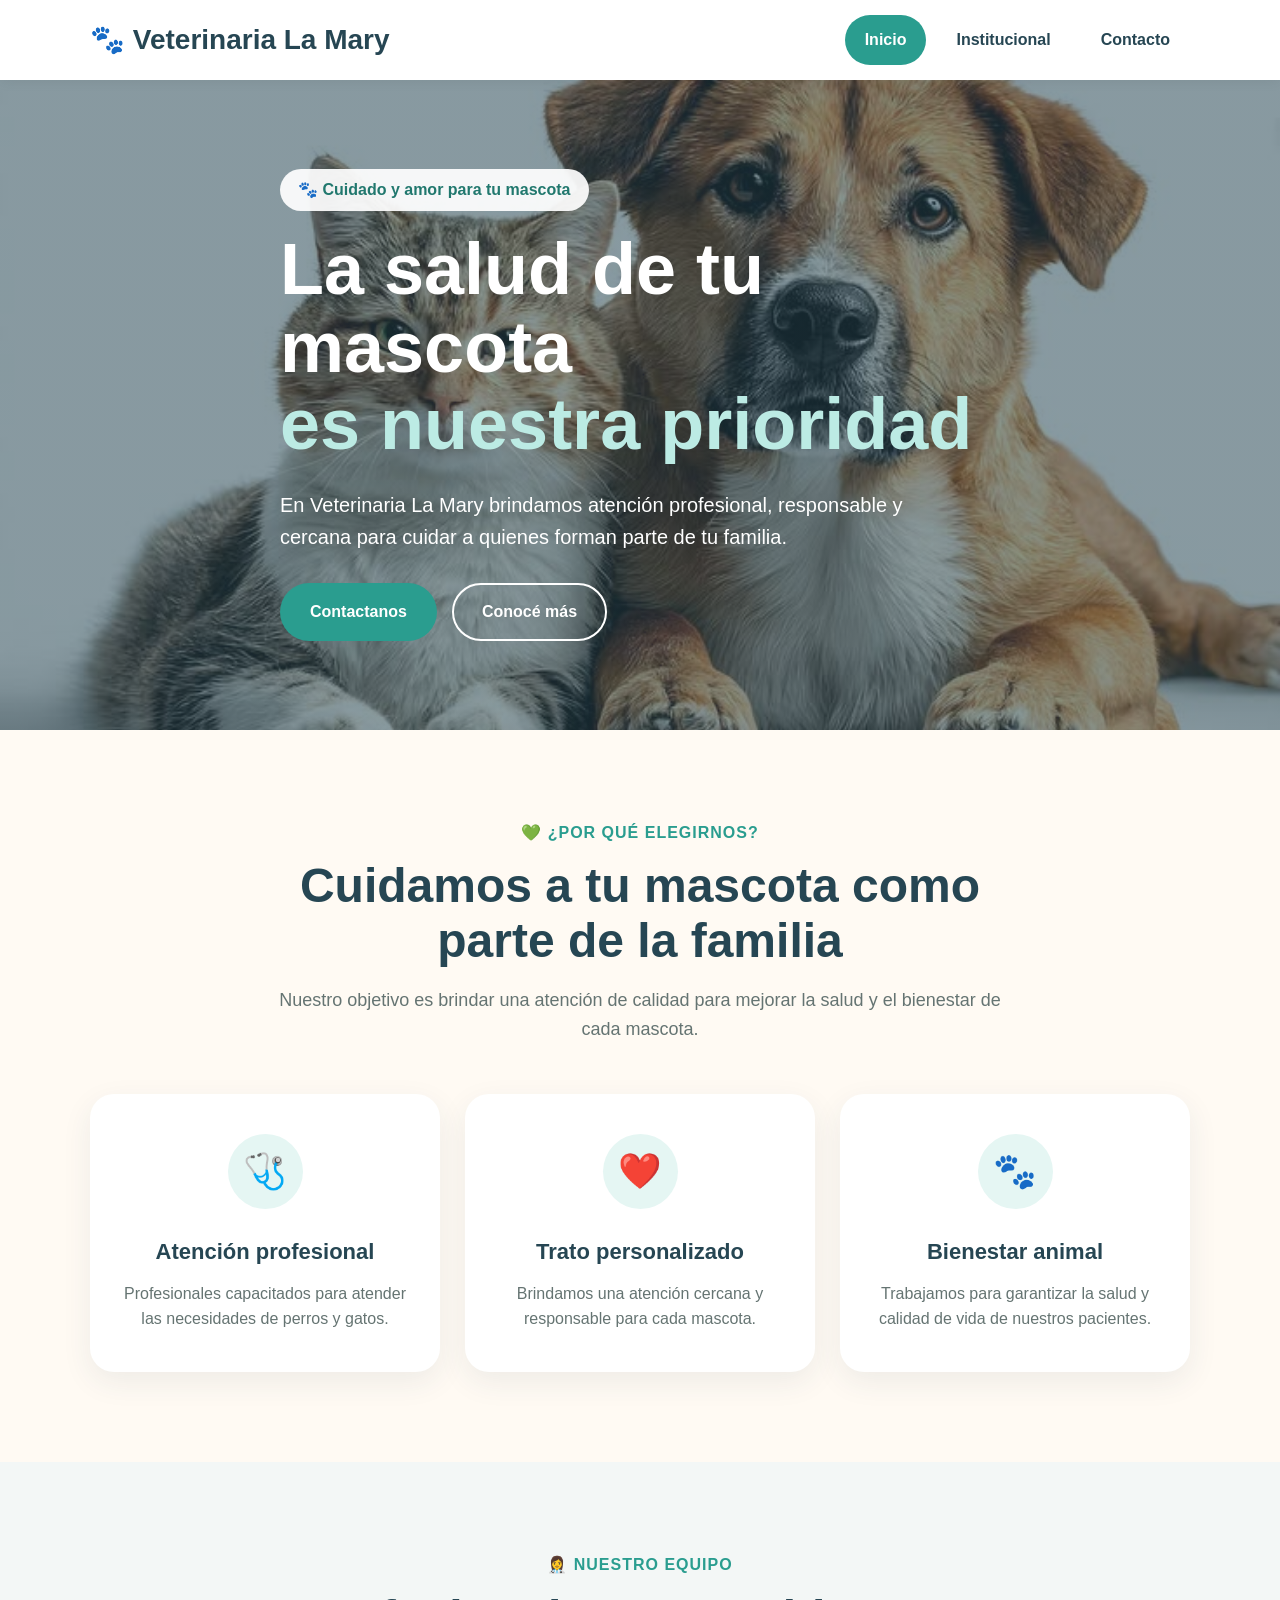
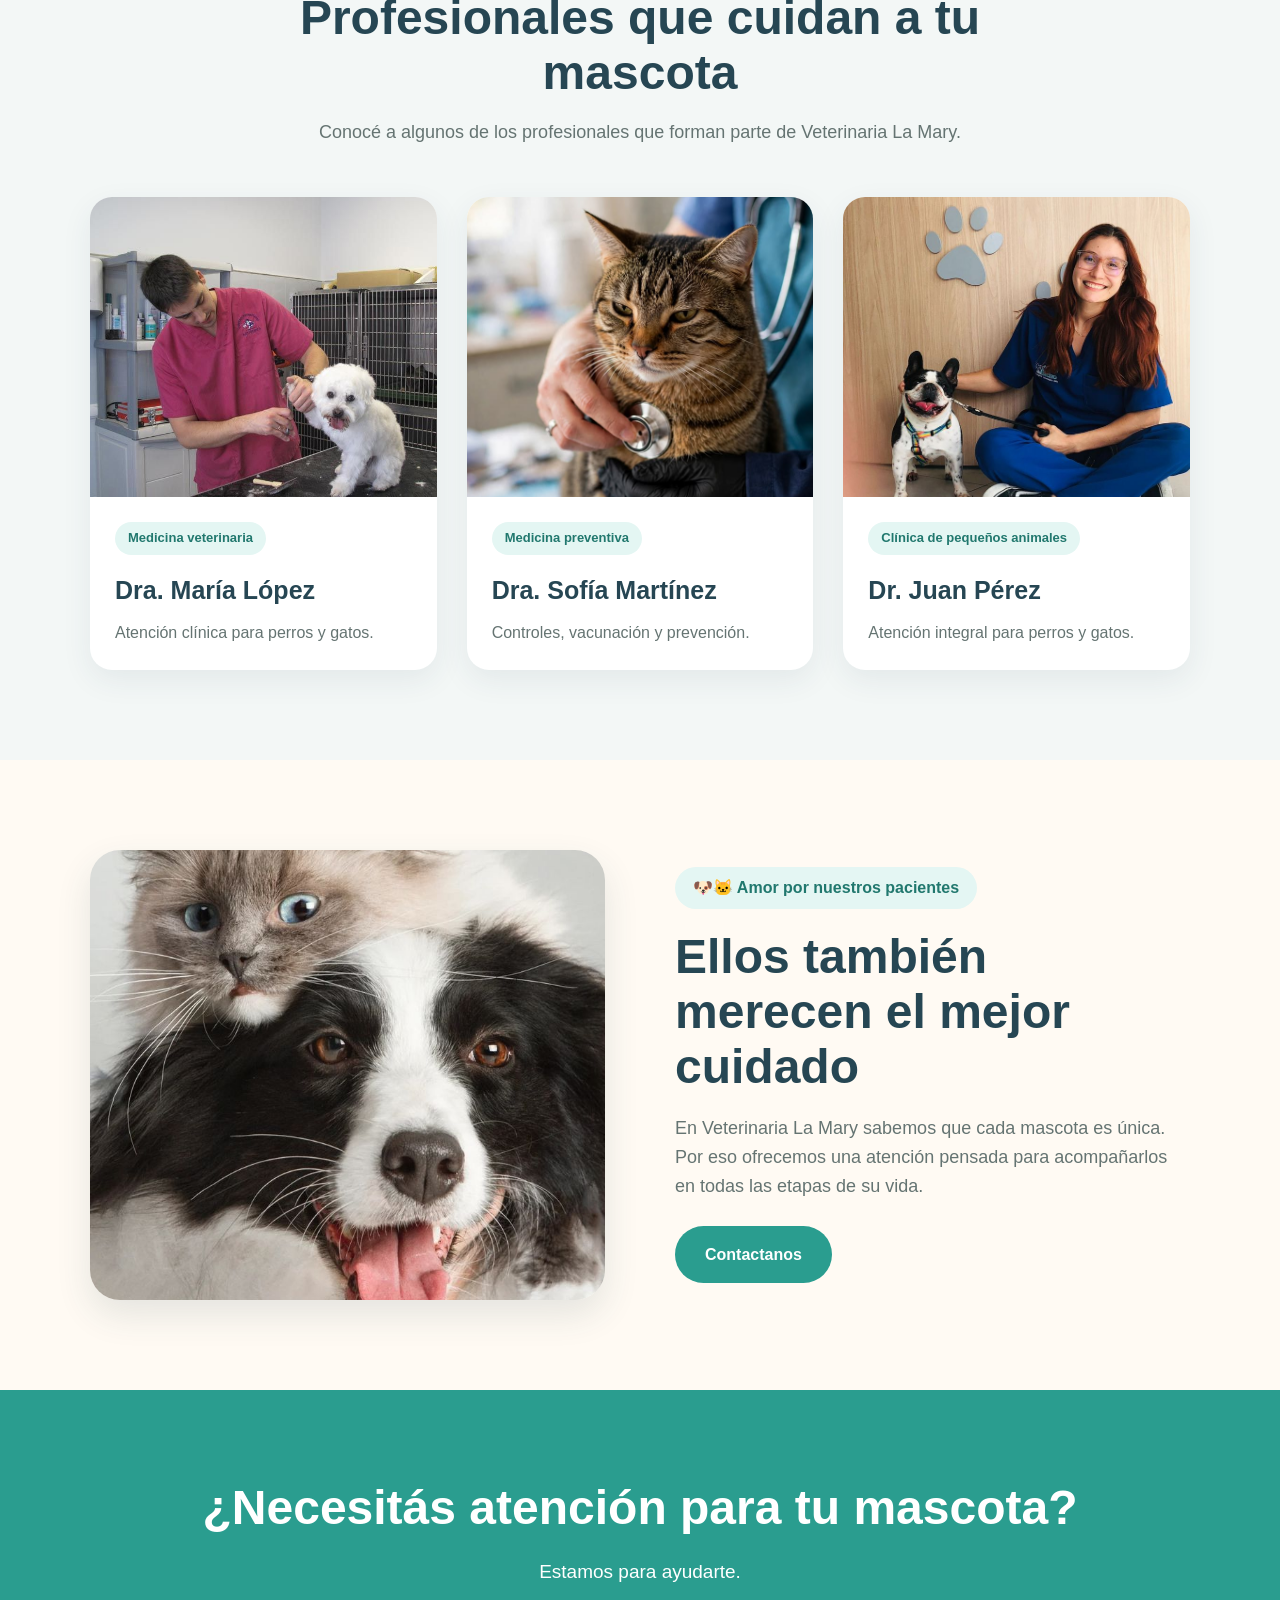
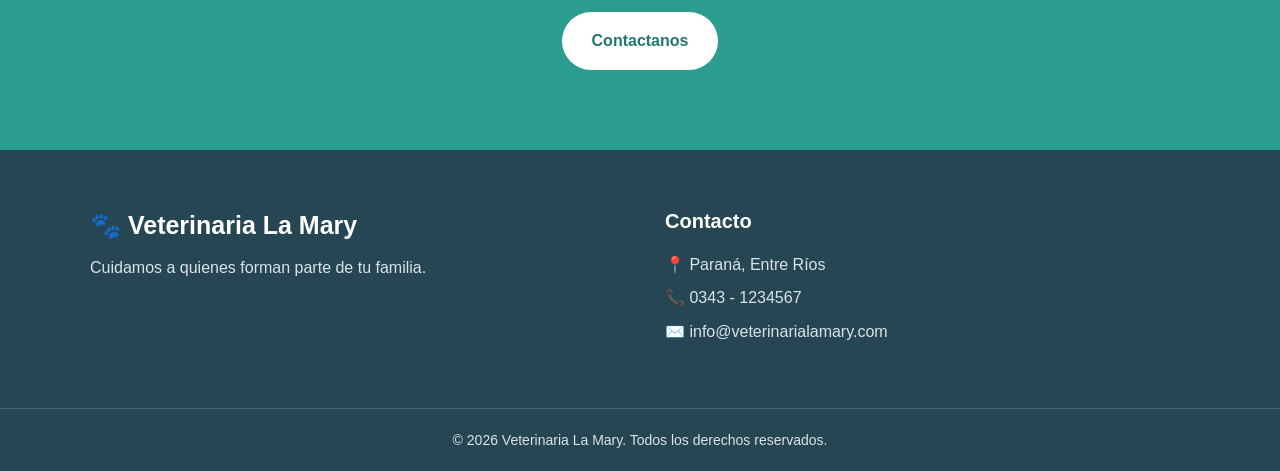
==== index.html @ 4f0c2c49 "Fix formatting in index.html" ====
<!DOCTYPE html>
<html lang="es">
<head>
    <meta charset="UTF-8">
    <meta name="viewport" content="width=device-width, initial-scale=1.0">
    <title>Veterinaria La Mary</title>
     <link rel="stylesheet" href="style.css">
</head>

<body>

    <!-- ENCABEZADO -->
    <header class="header">
        <div class="contenedor nav">

            <a href="index.html" class="logo">
                🐾 Veterinaria La Mary
            </a>

            <nav>
                <a href="index.html" class="activo">Inicio</a>
                <a href="institucional.html">Institucional</a>
                <a href="contacto.html">Contacto</a>
            </nav>

        </div>
    </header>


    <!-- PORTADA -->
    <main>

        <section class="hero">

            <div class="hero-contenido">
                <span class="etiqueta">🐾 Cuidado y amor para tu mascota</span>

                <h1>
                    La salud de tu mascota
                    <span>es nuestra prioridad</span>
                </h1>

                <p>
                    En Veterinaria La Mary brindamos atención profesional,
                    responsable y cercana para cuidar a quienes forman parte
                    de tu familia.
                </p>

                <div class="botones">
                    <a href="contacto.html" class="boton boton-principal">
                        Contactanos
                    </a>

                    <a href="institucional.html" class="boton boton-secundario">
                        Conocé más
                    </a>
                </div>
            </div>

        </section>


        <!-- BENEFICIOS -->
        <section class="seccion beneficios">

            <div class="contenedor">

                <div class="titulo-seccion">
                    <span>💚 ¿Por qué elegirnos?</span>

                    <h2>
                        Cuidamos a tu mascota como parte de la familia
                    </h2>

                    <p>
                        Nuestro objetivo es brindar una atención de calidad
                        para mejorar la salud y el bienestar de cada mascota.
                    </p>
                </div>


                <div class="beneficios-grid">

                    <article class="beneficio">
                        <div class="icono">🩺</div>

                        <h3>
                            Atención profesional
                        </h3>

                        <p>
                            Profesionales capacitados para atender las
                            necesidades de perros y gatos.
                        </p>
                    </article>


                    <article class="beneficio">
                        <div class="icono">❤️</div>

                        <h3>
                            Trato personalizado
                        </h3>

                        <p>
                            Brindamos una atención cercana y responsable
                            para cada mascota.
                        </p>
                    </article>


                    <article class="beneficio">
                        <div class="icono">🐾</div>

                        <h3>
                            Bienestar animal
                        </h3>

                        <p>
                            Trabajamos para garantizar la salud y calidad
                            de vida de nuestros pacientes.
                        </p>
                    </article>

                </div>

            </div>

        </section>


        <!-- PROFESIONALES -->
        <section class="seccion equipo">

            <div class="contenedor">

                <div class="titulo-seccion">
                    <span>👩‍⚕️ Nuestro equipo</span>

                    <h2>
                        Profesionales que cuidan a tu mascota
                    </h2>

                    <p>
                        Conocé a algunos de los profesionales que forman parte
                        de Veterinaria La Mary.
                    </p>
                </div>


                <div class="profesionales-grid">


                    <!-- PROFESIONAL 1 -->
                    <article class="profesional">

                        <img
                            src="./img/veterinario1.jpg"
                            alt="Profesional veterinario"
                        >

                        <div class="profesional-contenido">

                            <span class="especialidad">
                                Medicina veterinaria
                            </span>

                            <h3>
                                Dra. María López
                            </h3>

                            <p>
                                Atención clínica para perros y gatos.
                            </p>

                        </div>

                    </article>


                    <!-- PROFESIONAL 2 -->
                    <article class="profesional">

                        <img
                            src="./img/veterinario2.jpg"
                            alt="Profesional veterinaria"
                        >

                        <div class="profesional-contenido">

                            <span class="especialidad">
                                Medicina preventiva
                            </span>

                            <h3>
                                Dra. Sofía Martínez
                            </h3>

                            <p>
                                Controles, vacunación y prevención.
                            </p>

                        </div>

                    </article>


                    <!-- PROFESIONAL 3 -->
                    <article class="profesional">

                        <img
                            src="./img/veterinario3.jpg"
                            alt="Profesional veterinario"
                        >

                        <div class="profesional-contenido">

                            <span class="especialidad">
                                Clínica de pequeños animales
                            </span>

                            <h3>
                                Dr. Juan Pérez
                            </h3>

                            <p>
                                Atención integral para perros y gatos.
                            </p>

                        </div>

                    </article>

                </div>

            </div>

        </section>


        <!-- MASCOTAS -->
        <section class="seccion mascotas">

            <div class="contenedor mascotas-contenedor">

                <div class="mascotas-imagen">
                    <img
                        src="./img/mascotas.jpg"
                        alt="Perro y gato juntos"
                    >
                </div>


                <div class="mascotas-texto">

                    <span class="etiqueta">
                        🐶🐱 Amor por nuestros pacientes
                    </span>

                    <h2>
                        Ellos también merecen
                        el mejor cuidado
                    </h2>

                    <p>
                        En Veterinaria La Mary sabemos que cada mascota
                        es única. Por eso ofrecemos una atención pensada
                        para acompañarlos en todas las etapas de su vida.
                    </p>

                    <a
                        href="contacto.html"
                        class="boton boton-principal"
                    >
                        Contactanos
                    </a>

                </div>

            </div>

        </section>


        <!-- LLAMADO A LA ACCIÓN -->
        <section class="cta">

            <div class="contenedor">

                <h2>
                    ¿Necesitás atención para tu mascota?
                </h2>

                <p>
                    Estamos para ayudarte.
                </p>

                <a
                    href="contacto.html"
                    class="boton boton-blanco"
                >
                    Contactanos
                </a>

            </div>

        </section>

    </main>


    <!-- PIE DE PÁGINA -->
    <footer class="footer">

        <div class="contenedor footer-contenido">

            <div>
                <h3>
                    🐾 Veterinaria La Mary
                </h3>

                <p>
                    Cuidamos a quienes forman parte de tu familia.
                </p>
            </div>


            <div>
                <h4>
                    Contacto
                </h4>

                <p>
                    📍 Paraná, Entre Ríos
                </p>

                <p>
                    📞 0343 - 1234567
                </p>

                <p>
                    ✉️ info@veterinarialamary.com
                </p>
            </div>

        </div>


        <div class="footer-bottom">

            <p>
                © 2026 Veterinaria La Mary. Todos los derechos reservados.
            </p>

        </div>

    </footer>

</body>
</html>
---- style.css ----
/* =========================
   CONFIGURACIÓN GENERAL
========================= */

:root {
    --verde: #2a9d8f;
    --verde-oscuro: #21786e;
    --verde-claro: #70c1b3;

    --crema: #fffaf3;
    --crema-oscuro: #f5eee3;

    --azul: #264653;

    --blanco: #ffffff;

    --gris: #f3f7f6;
    --gris-texto: #657472;
}

* {
    margin: 0;
    padding: 0;
    box-sizing: border-box;
}

html {
    scroll-behavior: smooth;
}

body {
    font-family: Arial, Helvetica, sans-serif;
    color: var(--azul);
    background-color: var(--crema);
    line-height: 1.6;
}

img {
    max-width: 100%;
    display: block;
}

a {
    text-decoration: none;
    color: inherit;
}

.contenedor {
    width: min(1100px, 90%);
    margin: 0 auto;
}


/* =========================
   HEADER
========================= */

.header {
    background-color: var(--blanco);
    position: sticky;
    top: 0;
    z-index: 1000;
    box-shadow: 0 2px 12px rgba(0, 0, 0, 0.06);
}

.nav {
    min-height: 80px;
    display: flex;
    align-items: center;
    justify-content: space-between;
    gap: 30px;
}

.logo {
    font-size: 28px;
    font-weight: 800;
    color: var(--azul);
    white-space: nowrap;
}

.nav nav {
    display: flex;
    align-items: center;
    gap: 10px;
}

.nav nav a {
    padding: 12px 20px;
    border-radius: 30px;
    font-weight: 700;
    color: var(--azul);
    transition: 0.3s ease;
}

.nav nav a:hover {
    color: var(--verde);
    background-color: #eaf7f5;
}

.nav nav a.activo {
    background-color: var(--verde);
    color: var(--blanco);
}


/* =========================
   PORTADA / HERO
========================= */

.hero {
    min-height: 650px;

    background-image:
        linear-gradient(
            rgba(38, 70, 83, 0.55),
            rgba(38, 70, 83, 0.55)
        ),
        url("./img/portada.jpg");

    background-size: cover;
    background-position: center;

    display: flex;
    align-items: center;
}

.hero-contenido {
    width: min(1100px, 90%);
    margin: 0 auto;
    color: var(--blanco);
    max-width: 720px;
}

.etiqueta {
    display: inline-block;
    background-color: rgba(255, 255, 255, 0.92);
    color: var(--verde-oscuro);
    padding: 8px 18px;
    border-radius: 30px;
    font-weight: 700;
    margin-bottom: 20px;
}

.hero h1 {
    font-size: clamp(42px, 6vw, 72px);
    line-height: 1.08;
    margin-bottom: 25px;
    font-weight: 800;
}

.hero h1 span {
    display: block;
    color: #bcebe4;
}

.hero p {
    font-size: 20px;
    max-width: 650px;
    margin-bottom: 30px;
}

.botones {
    display: flex;
    gap: 15px;
    flex-wrap: wrap;
}

.boton {
    display: inline-block;
    padding: 14px 28px;
    border-radius: 30px;
    font-weight: 700;
    transition: 0.3s ease;
    border: 2px solid transparent;
}

.boton-principal {
    background-color: var(--verde);
    color: var(--blanco);
}

.boton-principal:hover {
    background-color: var(--verde-oscuro);
    transform: translateY(-2px);
}

.boton-secundario {
    background-color: transparent;
    color: var(--blanco);
    border-color: var(--blanco);
}

.boton-secundario:hover {
    background-color: var(--blanco);
    color: var(--azul);
}

.boton-blanco {
    background-color: var(--blanco);
    color: var(--verde-oscuro);
}

.boton-blanco:hover {
    transform: translateY(-2px);
}


/* =========================
   SECCIONES
========================= */

.seccion {
    padding: 90px 0;
}

.titulo-seccion {
    text-align: center;
    max-width: 750px;
    margin: 0 auto 50px;
}

.titulo-seccion > span {
    display: inline-block;
    color: var(--verde);
    font-weight: 800;
    text-transform: uppercase;
    letter-spacing: 1px;
    margin-bottom: 12px;
}

.titulo-seccion h2 {
    font-size: clamp(32px, 4vw, 48px);
    line-height: 1.15;
    margin-bottom: 18px;
}

.titulo-seccion p {
    color: var(--gris-texto);
    font-size: 18px;
}


/* =========================
   BENEFICIOS
========================= */

.beneficios {
    background-color: var(--crema);
}

.beneficios-grid {
    display: grid;
    grid-template-columns: repeat(3, 1fr);
    gap: 25px;
}

.beneficio {
    background-color: var(--blanco);
    padding: 40px 30px;
    text-align: center;
    border-radius: 24px;
    box-shadow: 0 10px 30px rgba(38, 70, 83, 0.08);
    transition: 0.3s ease;
}

.beneficio:hover {
    transform: translateY(-6px);
}

.icono {
    width: 75px;
    height: 75px;
    margin: 0 auto 25px;
    border-radius: 50%;
    background-color: #e5f6f3;

    display: flex;
    align-items: center;
    justify-content: center;

    font-size: 35px;
}

.beneficio h3 {
    font-size: 22px;
    margin-bottom: 12px;
}

.beneficio p {
    color: var(--gris-texto);
}


/* =========================
   PROFESIONALES
========================= */

.equipo {
    background-color: var(--gris);
}

.profesionales-grid {
    display: grid;
    grid-template-columns: repeat(3, 1fr);
    gap: 30px;
}

.profesional {
    background-color: var(--blanco);
    border-radius: 22px;
    overflow: hidden;
    box-shadow: 0 10px 30px rgba(38, 70, 83, 0.08);
    transition: 0.3s ease;
}

.profesional:hover {
    transform: translateY(-6px);
}

.profesional img {
    width: 100%;
    height: 300px;
    object-fit: cover;
}

.profesional-contenido {
    padding: 25px;
}

.especialidad {
    display: inline-block;
    background-color: #e4f6f3;
    color: var(--verde-oscuro);
    padding: 6px 13px;
    border-radius: 20px;
    font-size: 13px;
    font-weight: 700;
    margin-bottom: 15px;
}

.profesional h3 {
    font-size: 25px;
    margin-bottom: 10px;
}

.profesional p {
    color: var(--gris-texto);
}


/* =========================
   MASCOTAS
========================= */

.mascotas {
    background-color: var(--crema);
}

.mascotas-contenedor {
    display: grid;
    grid-template-columns: 1fr 1fr;
    gap: 70px;
    align-items: center;
}

.mascotas-imagen img {
    width: 100%;
    height: 450px;
    object-fit: cover;
    border-radius: 30px;
    box-shadow: 0 15px 35px rgba(38, 70, 83, 0.12);
}

.mascotas-texto .etiqueta {
    background-color: #e4f6f3;
    color: var(--verde-oscuro);
}

.mascotas-texto h2 {
    font-size: clamp(32px, 4vw, 48px);
    line-height: 1.15;
    margin-bottom: 20px;
}

.mascotas-texto p {
    color: var(--gris-texto);
    font-size: 18px;
    margin-bottom: 25px;
}


/* =========================
   CTA
========================= */

.cta {
    background-color: var(--verde);
    color: var(--blanco);
    text-align: center;
    padding: 80px 0;
}

.cta h2 {
    font-size: clamp(32px, 4vw, 48px);
    margin-bottom: 10px;
}

.cta p {
    font-size: 19px;
    margin-bottom: 25px;
}


/* =========================
   FOOTER
========================= */

.footer {
    background-color: var(--azul);
    color: var(--blanco);
}

.footer-contenido {
    padding: 55px 0;
    display: grid;
    grid-template-columns: 1fr 1fr;
    gap: 50px;
}

.footer h3 {
    font-size: 25px;
    margin-bottom: 10px;
}

.footer h4 {
    font-size: 20px;
    margin-bottom: 15px;
}

.footer p {
    color: #d9e4e6;
    margin-bottom: 8px;
}

.footer-bottom {
    border-top: 1px solid rgba(255, 255, 255, 0.15);
    text-align: center;
    padding: 20px;
}

.footer-bottom p {
    margin: 0;
    font-size: 14px;
}


/* =========================
   RESPONSIVE
========================= */

@media (max-width: 900px) {

    .beneficios-grid,
    .profesionales-grid {
        grid-template-columns: 1fr 1fr;
    }

    .mascotas-contenedor {
        grid-template-columns: 1fr;
        gap: 40px;
    }

    .hero {
        min-height: 580px;
    }
}


@media (max-width: 700px) {

    .nav {
        flex-direction: column;
        justify-content: center;
        padding: 20px 0;
    }

    .logo {
        font-size: 24px;
    }

    .nav nav {
        flex-wrap: wrap;
        justify-content: center;
    }

    .nav nav a {
        padding: 9px 13px;
    }

    .hero {
        min-height: 600px;
        background-position: center;
    }

    .hero-contenido {
        text-align: center;
    }

    .hero h1 {
        font-size: 42px;
    }

    .hero p {
        font-size: 17px;
    }

    .botones {
        justify-content: center;
    }

    .seccion {
        padding: 65px 0;
    }

    .beneficios-grid,
    .profesionales-grid {
        grid-template-columns: 1fr;
    }

    .profesional img {
        height: 280px;
    }

    .mascotas-imagen img {
        height: 350px;
    }

    .footer-contenido {
        grid-template-columns: 1fr;
        gap: 30px;
        text-align: center;
    }
}
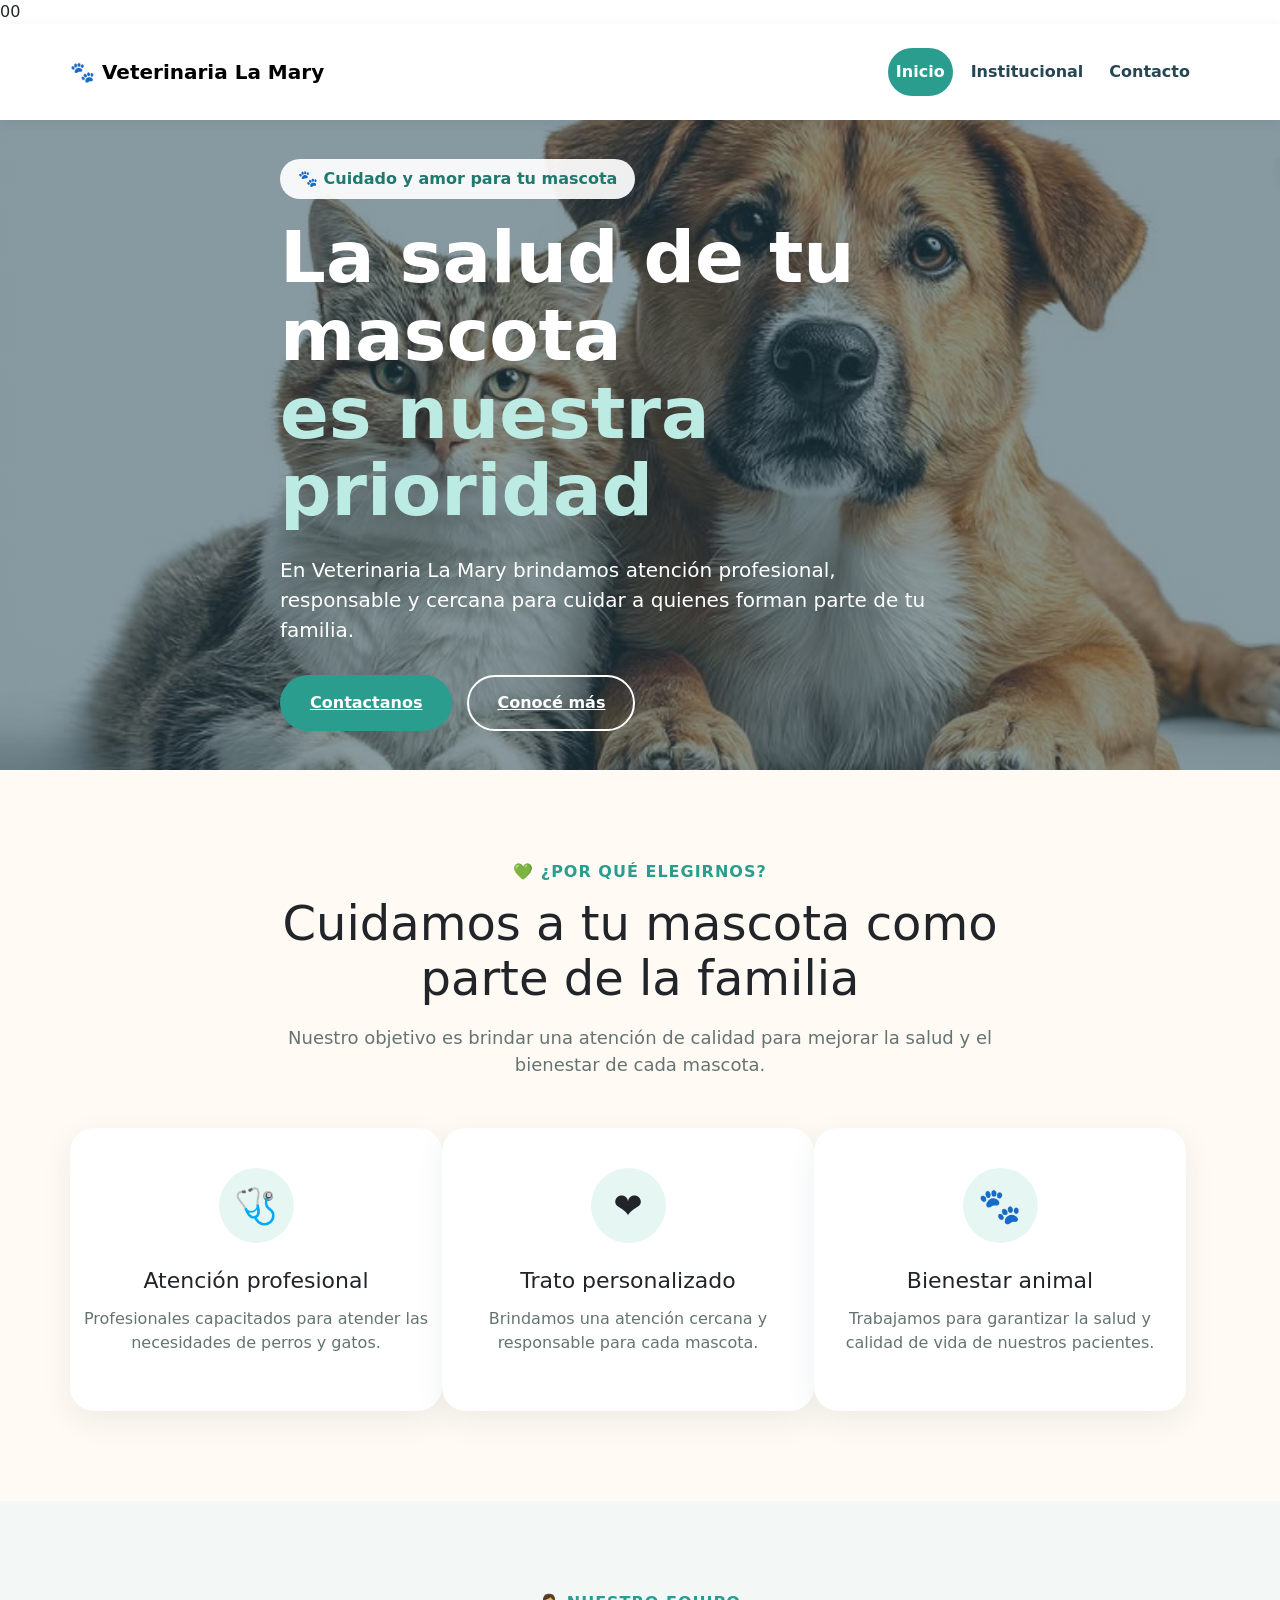
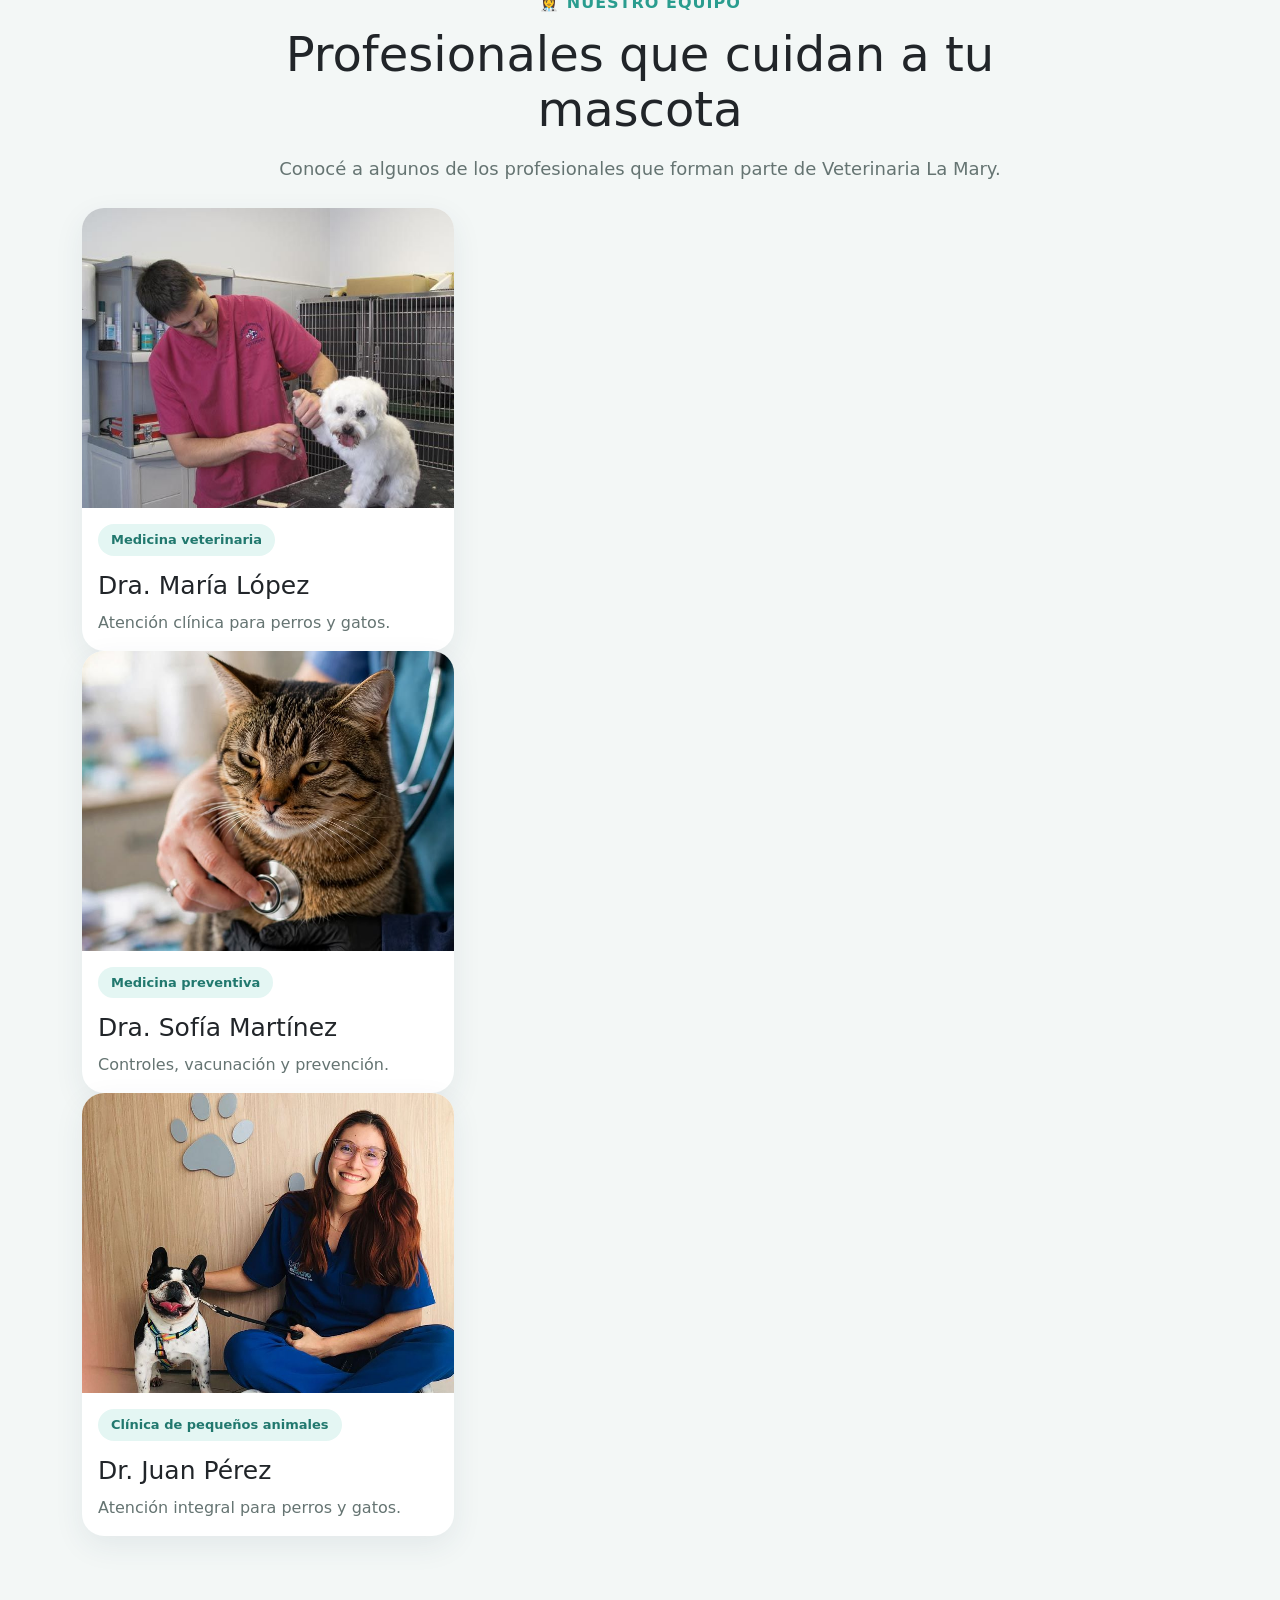
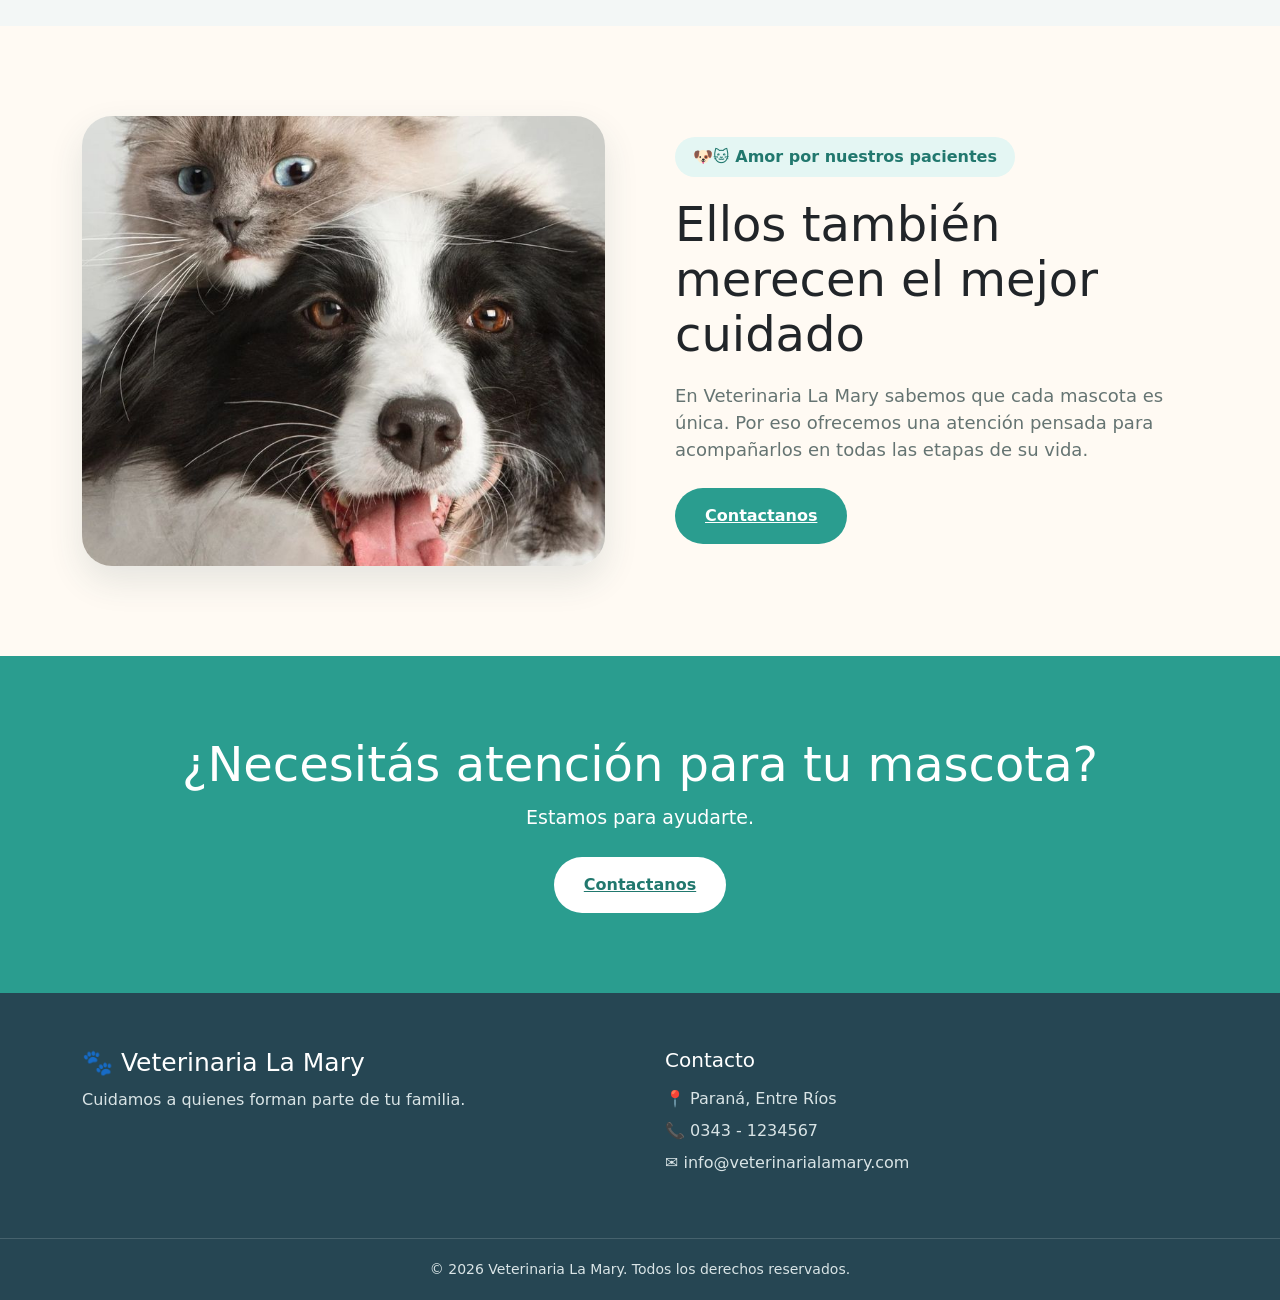
==== commit b5b5d046: "Add files via upload" ====
--- a/index.html
+++ b/index.html
@@ -1,29 +1,81 @@
 <!DOCTYPE html>
 <html lang="es">
+
 <head>
     <meta charset="UTF-8">
     <meta name="viewport" content="width=device-width, initial-scale=1.0">
+
     <title>Veterinaria La Mary</title>
-     <link rel="stylesheet" href="style.css">
+
+    <!-- CSS propio -->
+    <link rel="stylesheet" href="style.css?v=2">
+
+    <!-- Bootstrap -->
+    <link
+        href="https://cdn.jsdelivr.net/npm/bootstrap@5.3.3/dist/css/bootstrap.min.css"
+        rel="stylesheet"
+    >
 </head>
 
-<body>
+<body>00
 
     <!-- ENCABEZADO -->
     <header class="header">
-        <div class="contenedor nav">
-
-            <a href="index.html" class="logo">
-                🐾 Veterinaria La Mary
-            </a>
-
-            <nav>
-                <a href="index.html" class="activo">Inicio</a>
-                <a href="institucional.html">Institucional</a>
-                <a href="contacto.html">Contacto</a>
-            </nav>
-
-        </div>
+
+        <nav class="navbar navbar-expand-lg">
+            <div class="container contenedor nav">
+
+                <!-- LOGO -->
+                <a href="index.html" class="navbar-brand logo">
+                    🐾 Veterinaria La Mary
+                </a>
+
+                <!-- BOTÓN DEL MENÚ EN CELULAR -->
+                <button
+                    class="navbar-toggler"
+                    type="button"
+                    data-bs-toggle="collapse"
+                    data-bs-target="#menuPrincipal"
+                    aria-controls="menuPrincipal"
+                    aria-expanded="false"
+                    aria-label="Abrir menú"
+                >
+                    <span class="navbar-toggler-icon"></span>
+                </button>
+
+                <!-- MENÚ -->
+                <div class="collapse navbar-collapse" id="menuPrincipal">
+
+                    <nav class="navbar-nav ms-auto">
+
+                        <a
+                            href="index.html"
+                            class="nav-link activo"
+                        >
+                            Inicio
+                        </a>
+
+                        <a
+                            href="institucional.html"
+                            class="nav-link"
+                        >
+                            Institucional
+                        </a>
+
+                        <a
+                            href="contacto.html"
+                            class="nav-link"
+                        >
+                            Contacto
+                        </a>
+
+                    </nav>
+
+                </div>
+
+            </div>
+        </nav>
+
     </header>
 
 
@@ -33,7 +85,10 @@
         <section class="hero">
 
             <div class="hero-contenido">
-                <span class="etiqueta">🐾 Cuidado y amor para tu mascota</span>
+
+                <span class="etiqueta">
+                    🐾 Cuidado y amor para tu mascota
+                </span>
 
                 <h1>
                     La salud de tu mascota
@@ -47,226 +102,6 @@
                 </p>
 
                 <div class="botones">
-                    <a href="contacto.html" class="boton boton-principal">
-                        Contactanos
-                    </a>
-
-                    <a href="institucional.html" class="boton boton-secundario">
-                        Conocé más
-                    </a>
-                </div>
-            </div>
-
-        </section>
-
-
-        <!-- BENEFICIOS -->
-        <section class="seccion beneficios">
-
-            <div class="contenedor">
-
-                <div class="titulo-seccion">
-                    <span>💚 ¿Por qué elegirnos?</span>
-
-                    <h2>
-                        Cuidamos a tu mascota como parte de la familia
-                    </h2>
-
-                    <p>
-                        Nuestro objetivo es brindar una atención de calidad
-                        para mejorar la salud y el bienestar de cada mascota.
-                    </p>
-                </div>
-
-
-                <div class="beneficios-grid">
-
-                    <article class="beneficio">
-                        <div class="icono">🩺</div>
-
-                        <h3>
-                            Atención profesional
-                        </h3>
-
-                        <p>
-                            Profesionales capacitados para atender las
-                            necesidades de perros y gatos.
-                        </p>
-                    </article>
-
-
-                    <article class="beneficio">
-                        <div class="icono">❤️</div>
-
-                        <h3>
-                            Trato personalizado
-                        </h3>
-
-                        <p>
-                            Brindamos una atención cercana y responsable
-                            para cada mascota.
-                        </p>
-                    </article>
-
-
-                    <article class="beneficio">
-                        <div class="icono">🐾</div>
-
-                        <h3>
-                            Bienestar animal
-                        </h3>
-
-                        <p>
-                            Trabajamos para garantizar la salud y calidad
-                            de vida de nuestros pacientes.
-                        </p>
-                    </article>
-
-                </div>
-
-            </div>
-
-        </section>
-
-
-        <!-- PROFESIONALES -->
-        <section class="seccion equipo">
-
-            <div class="contenedor">
-
-                <div class="titulo-seccion">
-                    <span>👩‍⚕️ Nuestro equipo</span>
-
-                    <h2>
-                        Profesionales que cuidan a tu mascota
-                    </h2>
-
-                    <p>
-                        Conocé a algunos de los profesionales que forman parte
-                        de Veterinaria La Mary.
-                    </p>
-                </div>
-
-
-                <div class="profesionales-grid">
-
-
-                    <!-- PROFESIONAL 1 -->
-                    <article class="profesional">
-
-                        <img
-                            src="./img/veterinario1.jpg"
-                            alt="Profesional veterinario"
-                        >
-
-                        <div class="profesional-contenido">
-
-                            <span class="especialidad">
-                                Medicina veterinaria
-                            </span>
-
-                            <h3>
-                                Dra. María López
-                            </h3>
-
-                            <p>
-                                Atención clínica para perros y gatos.
-                            </p>
-
-                        </div>
-
-                    </article>
-
-
-                    <!-- PROFESIONAL 2 -->
-                    <article class="profesional">
-
-                        <img
-                            src="./img/veterinario2.jpg"
-                            alt="Profesional veterinaria"
-                        >
-
-                        <div class="profesional-contenido">
-
-                            <span class="especialidad">
-                                Medicina preventiva
-                            </span>
-
-                            <h3>
-                                Dra. Sofía Martínez
-                            </h3>
-
-                            <p>
-                                Controles, vacunación y prevención.
-                            </p>
-
-                        </div>
-
-                    </article>
-
-
-                    <!-- PROFESIONAL 3 -->
-                    <article class="profesional">
-
-                        <img
-                            src="./img/veterinario3.jpg"
-                            alt="Profesional veterinario"
-                        >
-
-                        <div class="profesional-contenido">
-
-                            <span class="especialidad">
-                                Clínica de pequeños animales
-                            </span>
-
-                            <h3>
-                                Dr. Juan Pérez
-                            </h3>
-
-                            <p>
-                                Atención integral para perros y gatos.
-                            </p>
-
-                        </div>
-
-                    </article>
-
-                </div>
-
-            </div>
-
-        </section>
-
-
-        <!-- MASCOTAS -->
-        <section class="seccion mascotas">
-
-            <div class="contenedor mascotas-contenedor">
-
-                <div class="mascotas-imagen">
-                    <img
-                        src="./img/mascotas.jpg"
-                        alt="Perro y gato juntos"
-                    >
-                </div>
-
-
-                <div class="mascotas-texto">
-
-                    <span class="etiqueta">
-                        🐶🐱 Amor por nuestros pacientes
-                    </span>
-
-                    <h2>
-                        Ellos también merecen
-                        el mejor cuidado
-                    </h2>
-
-                    <p>
-                        En Veterinaria La Mary sabemos que cada mascota
-                        es única. Por eso ofrecemos una atención pensada
-                        para acompañarlos en todas las etapas de su vida.
-                    </p>
 
                     <a
                         href="contacto.html"
@@ -275,6 +110,278 @@
                         Contactanos
                     </a>
 
+                    <a
+                        href="institucional.html"
+                        class="boton boton-secundario"
+                    >
+                        Conocé más
+                    </a>
+
+                </div>
+
+            </div>
+
+        </section>
+
+
+        <!-- BENEFICIOS -->
+        <section class="seccion beneficios">
+
+            <div class="container contenedor">
+
+                <div class="titulo-seccion">
+
+                    <span>
+                        💚 ¿Por qué elegirnos?
+                    </span>
+
+                    <h2>
+                        Cuidamos a tu mascota como parte de la familia
+                    </h2>
+
+                    <p>
+                        Nuestro objetivo es brindar una atención de calidad
+                        para mejorar la salud y el bienestar de cada mascota.
+                    </p>
+
+                </div>
+
+
+                <div class="beneficios-grid row g-4">
+
+                    <article class="beneficio col-12 col-sm-6 col-lg-4">
+
+                        <div class="icono">
+                            🩺
+                        </div>
+
+                        <h3>
+                            Atención profesional
+                        </h3>
+
+                        <p>
+                            Profesionales capacitados para atender las
+                            necesidades de perros y gatos.
+                        </p>
+
+                    </article>
+
+
+                    <article class="beneficio col-12 col-sm-6 col-lg-4">
+
+                        <div class="icono">
+                            ❤️
+                        </div>
+
+                        <h3>
+                            Trato personalizado
+                        </h3>
+
+                        <p>
+                            Brindamos una atención cercana y responsable
+                            para cada mascota.
+                        </p>
+
+                    </article>
+
+
+                    <article class="beneficio col-12 col-sm-6 col-lg-4">
+
+                        <div class="icono">
+                            🐾
+                        </div>
+
+                        <h3>
+                            Bienestar animal
+                        </h3>
+
+                        <p>
+                            Trabajamos para garantizar la salud y calidad
+                            de vida de nuestros pacientes.
+                        </p>
+
+                    </article>
+
+                </div>
+
+            </div>
+
+        </section>
+
+
+        <!-- PROFESIONALES -->
+        <section class="seccion equipo">
+
+            <div class="container contenedor">
+
+                <div class="titulo-seccion">
+
+                    <span>
+                        👩‍⚕️ Nuestro equipo
+                    </span>
+
+                    <h2>
+                        Profesionales que cuidan a tu mascota
+                    </h2>
+
+                    <p>
+                        Conocé a algunos de los profesionales que forman parte
+                        de Veterinaria La Mary.
+                    </p>
+
+                </div>
+
+
+                <!-- GRID DE BOOTSTRAP -->
+                <div class="profesionales-grid row g-4 justify-content-center"></div>
+
+
+                    <!-- PROFESIONAL 1 -->
+                    <article class="profesional col-12 col-sm-6 col-lg-4">
+
+                        <!-- BOOTSTRAP CARD -->
+                        <div class="card h-100">
+
+                            <img
+                                src="./img/veterinario1.jpg"
+                                alt="Profesional veterinario"
+                                class="card-img-top img-fluid"
+                            >
+
+                            <div class="profesional-contenido card-body">
+
+                                <span class="especialidad">
+                                    Medicina veterinaria
+                                </span>
+
+                                <h3 class="card-title">
+                                    Dra. María López
+                                </h3>
+
+                                <p class="card-text">
+                                    Atención clínica para perros y gatos.
+                                </p>
+
+                            </div>
+
+                        </div>
+
+                    </article>
+
+
+                    <!-- PROFESIONAL 2 -->
+                    <article class="profesional col-12 col-sm-6 col-lg-4">
+
+                        <!-- BOOTSTRAP CARD -->
+                        <div class="card h-100">
+
+                            <img
+                                src="./img/veterinario2.jpg"
+                                alt="Profesional veterinaria"
+                                class="card-img-top img-fluid"
+                            >
+
+                            <div class="profesional-contenido card-body">
+
+                                <span class="especialidad">
+                                    Medicina preventiva
+                                </span>
+
+                                <h3 class="card-title">
+                                    Dra. Sofía Martínez
+                                </h3>
+
+                                <p class="card-text">
+                                    Controles, vacunación y prevención.
+                                </p>
+
+                            </div>
+
+                        </div>
+
+                    </article>
+
+
+                    <!-- PROFESIONAL 3 -->
+                    <article class="profesional col-12 col-sm-6 col-lg-4">
+
+                        <!-- BOOTSTRAP CARD -->
+                        <div class="card h-100">
+
+                            <img
+                                src="./img/veterinario3.jpg"
+                                alt="Profesional veterinario"
+                                class="card-img-top img-fluid"
+                            >
+
+                            <div class="profesional-contenido card-body">
+
+                                <span class="especialidad">
+                                    Clínica de pequeños animales
+                                </span>
+
+                                <h3 class="card-title">
+                                    Dr. Juan Pérez
+                                </h3>
+
+                                <p class="card-text">
+                                    Atención integral para perros y gatos.
+                                </p>
+
+                            </div>
+
+                        </div>
+
+                    </article>
+
+
+                </div>
+
+            </div>
+
+        </section>
+
+
+        <!-- MASCOTAS -->
+        <section class="seccion mascotas">
+
+            <div class="container contenedor mascotas-contenedor">
+
+                <div class="mascotas-imagen">
+
+                    <img
+                        src="./img/mascotas.jpg"
+                        alt="Perro y gato juntos"
+                        class="img-fluid"
+                    >
+
+                </div>
+
+
+                <div class="mascotas-texto">
+
+                    <span class="etiqueta">
+                        🐶🐱 Amor por nuestros pacientes
+                    </span>
+
+                    <h2>
+                        Ellos también merecen
+                        el mejor cuidado
+                    </h2>
+
+                    <p>
+                        En Veterinaria La Mary sabemos que cada mascota
+                        es única. Por eso ofrecemos una atención pensada
+                        para acompañarlos en todas las etapas de su vida.
+                    </p>
+
+                    <a
+                        href="contacto.html"
+                        class="boton boton-principal"
+                    >
+                        Contactanos
+                    </a>
+
                 </div>
 
             </div>
@@ -285,7 +392,7 @@
         <!-- LLAMADO A LA ACCIÓN -->
         <section class="cta">
 
-            <div class="contenedor">
+            <div class="container contenedor">
 
                 <h2>
                     ¿Necesitás atención para tu mascota?
@@ -312,9 +419,10 @@
     <!-- PIE DE PÁGINA -->
     <footer class="footer">
 
-        <div class="contenedor footer-contenido">
+        <div class="container contenedor footer-contenido">
 
             <div>
+
                 <h3>
                     🐾 Veterinaria La Mary
                 </h3>
@@ -322,10 +430,12 @@
                 <p>
                     Cuidamos a quienes forman parte de tu familia.
                 </p>
+
             </div>
 
 
             <div>
+
                 <h4>
                     Contacto
                 </h4>
@@ -341,6 +451,7 @@
                 <p>
                     ✉️ info@veterinarialamary.com
                 </p>
+
             </div>
 
         </div>
@@ -356,5 +467,13 @@
 
     </footer>
 
+
+    <!-- JavaScript de Bootstrap -->
+    <script
+        src="https://cdn.jsdelivr.net/npm/bootstrap@5.3.3/dist/js/bootstrap.bundle.min.js">
+    </script>
+    <script src="js/app.js"></script>
+
 </body>
-</html>
+
+</html>
--- a/style.css
+++ b/style.css
@@ -249,9 +249,7 @@
 }
 
 .beneficios-grid {
-    display: grid;
-    grid-template-columns: repeat(3, 1fr);
-    gap: 25px;
+    width: 100%;
 }
 
 .beneficio {
@@ -300,21 +298,24 @@
 }
 
 .profesionales-grid {
-    display: grid;
-    grid-template-columns: repeat(3, 1fr);
-    gap: 30px;
+    width: 100%;
 }
 
 .profesional {
+    transition: 0.3s ease;
+}
+
+.profesional:hover {
+    transform: translateY(-6px);
+}
+
+.profesional .card {
+    height: 100%;
     background-color: var(--blanco);
+    border: none;
     border-radius: 22px;
     overflow: hidden;
     box-shadow: 0 10px 30px rgba(38, 70, 83, 0.08);
-    transition: 0.3s ease;
-}
-
-.profesional:hover {
-    transform: translateY(-6px);
 }
 
 .profesional img {
@@ -460,11 +461,6 @@
 
 @media (max-width: 900px) {
 
-    .beneficios-grid,
-    .profesionales-grid {
-        grid-template-columns: 1fr 1fr;
-    }
-
     .mascotas-contenedor {
         grid-template-columns: 1fr;
         gap: 40px;
@@ -522,11 +518,6 @@
         padding: 65px 0;
     }
 
-    .beneficios-grid,
-    .profesionales-grid {
-        grid-template-columns: 1fr;
-    }
-
     .profesional img {
         height: 280px;
     }
@@ -541,3 +532,353 @@
         text-align: center;
     }
 }
+
+
+/* =========================================
+   PAGINAS INSTITUCIONAL Y CONTACTO
+========================================= */
+
+.pagina-institucional,
+.pagina-contacto {
+    background-image:
+        linear-gradient(
+            rgba(255, 250, 243, 0.72),
+            rgba(255, 250, 243, 0.82)
+        ),
+        url("./img/mascotas.jpg");
+
+    background-size: cover;
+    background-position: center;
+    background-attachment: fixed;
+}
+
+
+/* =========================
+   CONTENIDO GENERAL
+========================= */
+
+.pagina-contenido {
+    min-height: calc(100vh - 80px);
+    padding: 75px 20px 90px;
+}
+
+
+/* =========================
+   TITULO
+========================= */
+
+.titulo-pagina {
+    text-align: center;
+    max-width: 800px;
+    margin: 0 auto 45px;
+}
+
+.titulo-pagina h1 {
+    color: var(--azul);
+    font-size: clamp(38px, 5vw, 58px);
+    line-height: 1.1;
+    margin-bottom: 12px;
+}
+
+.titulo-pagina p {
+    color: var(--azul);
+    font-size: 19px;
+}
+
+
+/* =========================================
+   INSTITUCIONAL
+========================================= */
+
+.tarjeta-institucional {
+    width: min(950px, 100%);
+    margin: 0 auto;
+    padding: 45px;
+    background: rgba(255, 255, 255, 0.92);
+    border-radius: 25px;
+    box-shadow: 0 15px 45px rgba(38, 70, 83, 0.15);
+    backdrop-filter: blur(5px);
+}
+
+.bloque-institucional {
+    display: grid;
+    grid-template-columns: 75px 1fr;
+    gap: 25px;
+    align-items: start;
+    padding: 25px 0;
+    border-bottom: 1px solid #e5eeee;
+}
+
+.bloque-institucional:first-child {
+    padding-top: 0;
+}
+
+.icono-institucional {
+    width: 65px;
+    height: 65px;
+    border-radius: 50%;
+    background-color: #dff4ef;
+    color: var(--verde);
+    display: flex;
+    align-items: center;
+    justify-content: center;
+    font-size: 30px;
+}
+
+.bloque-institucional h2 {
+    color: var(--azul);
+    font-size: 27px;
+    margin-bottom: 10px;
+}
+
+.bloque-institucional p {
+    color: var(--gris-texto);
+    font-size: 17px;
+    margin-bottom: 8px;
+}
+
+
+/* =========================
+   VALORES
+========================= */
+
+.valores-institucional {
+    padding-top: 30px;
+}
+
+.titulo-valores {
+    display: flex;
+    align-items: center;
+    gap: 20px;
+    margin-bottom: 25px;
+}
+
+.titulo-valores h2 {
+    color: var(--azul);
+    font-size: 27px;
+}
+
+.valores-grid {
+    display: grid;
+    grid-template-columns: repeat(3, 1fr);
+    gap: 20px;
+}
+
+.valor {
+    background-color: rgba(228, 246, 243, 0.75);
+    border-radius: 18px;
+    padding: 25px 20px;
+    text-align: center;
+}
+
+.valor > span {
+    font-size: 30px;
+    display: block;
+    margin-bottom: 10px;
+}
+
+.valor h3 {
+    color: var(--azul);
+    font-size: 19px;
+    margin-bottom: 8px;
+}
+
+.valor p {
+    color: var(--gris-texto);
+    font-size: 15px;
+}
+
+
+/* =========================================
+   CONTACTO
+========================================= */
+
+.contacto-grid {
+    width: min(1000px, 100%);
+    margin: 0 auto;
+    display: grid;
+    grid-template-columns: 1fr 1fr;
+    gap: 25px;
+}
+
+.tarjeta-contacto {
+    background: rgba(255, 255, 255, 0.93);
+    border-radius: 25px;
+    padding: 40px;
+    box-shadow: 0 15px 45px rgba(38, 70, 83, 0.15);
+    backdrop-filter: blur(5px);
+}
+
+.tarjeta-contacto h2 {
+    color: var(--azul);
+    font-size: 30px;
+    margin-bottom: 30px;
+}
+
+
+/* =========================
+   DATOS
+========================= */
+
+.dato-contacto {
+    display: grid;
+    grid-template-columns: 60px 1fr;
+    gap: 18px;
+    align-items: center;
+    margin-bottom: 25px;
+}
+
+.icono-contacto {
+    width: 55px;
+    height: 55px;
+    border-radius: 50%;
+    background-color: #dff4ef;
+    color: var(--verde);
+    display: flex;
+    align-items: center;
+    justify-content: center;
+    font-size: 25px;
+}
+
+.dato-contacto h3 {
+    color: var(--azul);
+    font-size: 18px;
+    margin-bottom: 3px;
+}
+
+.dato-contacto p {
+    color: var(--gris-texto);
+    font-size: 15px;
+    margin: 0;
+}
+
+
+/* =========================
+   FRASE
+========================= */
+
+.frase-contacto {
+    margin-top: 30px;
+    padding: 20px;
+    background-color: #e7f6f3;
+    border-radius: 18px;
+    display: flex;
+    align-items: center;
+    justify-content: center;
+    gap: 15px;
+    color: var(--verde-oscuro);
+    text-align: center;
+}
+
+.frase-contacto p {
+    font-size: 17px;
+    font-style: italic;
+    font-weight: 700;
+    margin: 0;
+}
+
+
+/* =========================
+   FORMULARIO
+========================= */
+
+.campo {
+    margin-bottom: 18px;
+}
+
+.campo label {
+    display: block;
+    color: var(--azul);
+    font-weight: 700;
+    margin-bottom: 7px;
+}
+
+.campo input,
+.campo textarea {
+    width: 100%;
+    border: 1px solid #d5e1df;
+    border-radius: 10px;
+    padding: 13px 15px;
+    font-family: inherit;
+    font-size: 15px;
+    background-color: rgba(255, 255, 255, 0.9);
+    color: var(--azul);
+    outline: none;
+    transition: 0.3s ease;
+}
+
+.campo input:focus,
+.campo textarea:focus {
+    border-color: var(--verde);
+    box-shadow: 0 0 0 3px rgba(42, 157, 143, 0.12);
+}
+
+.campo textarea {
+    resize: vertical;
+}
+
+.tarjeta-contacto button {
+    width: 100%;
+    border: none;
+    border-radius: 25px;
+    padding: 14px;
+    background-color: var(--verde);
+    color: white;
+    font-size: 16px;
+    font-weight: 700;
+    cursor: pointer;
+    transition: 0.3s ease;
+}
+
+.tarjeta-contacto button:hover {
+    background-color: var(--verde-oscuro);
+    transform: translateY(-2px);
+}
+
+
+/* =========================================
+   RESPONSIVE - PAGINAS INTERNAS
+========================================= */
+
+@media (max-width: 800px) {
+
+    .tarjeta-institucional {
+        padding: 30px 25px;
+    }
+
+    .valores-grid {
+        grid-template-columns: 1fr;
+    }
+
+    .contacto-grid {
+        grid-template-columns: 1fr;
+    }
+
+}
+
+
+@media (max-width: 600px) {
+
+    .pagina-contenido {
+        padding: 50px 15px 70px;
+    }
+
+    .bloque-institucional {
+        grid-template-columns: 1fr;
+        text-align: center;
+    }
+
+    .icono-institucional {
+        margin: 0 auto;
+    }
+
+    .titulo-valores {
+        flex-direction: column;
+        text-align: center;
+    }
+
+    .tarjeta-contacto {
+        padding: 30px 22px;
+    }
+
+}
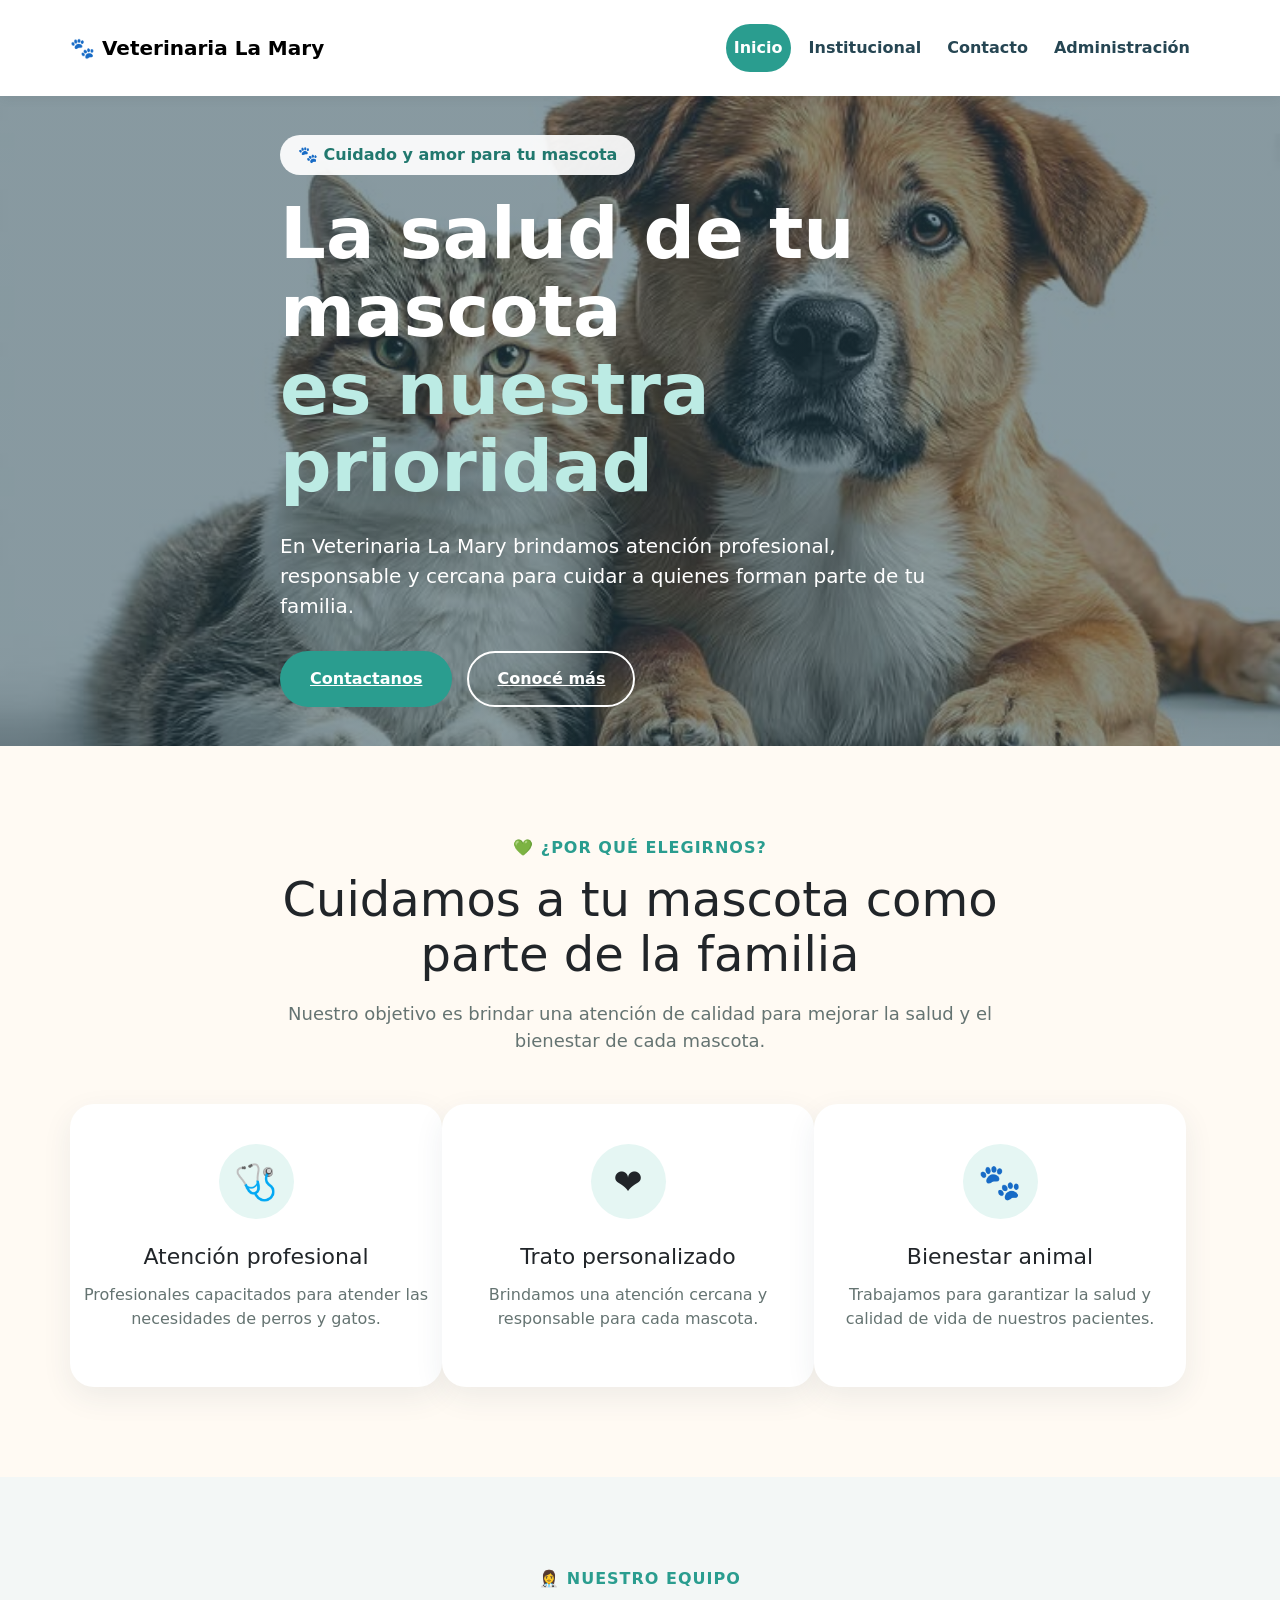
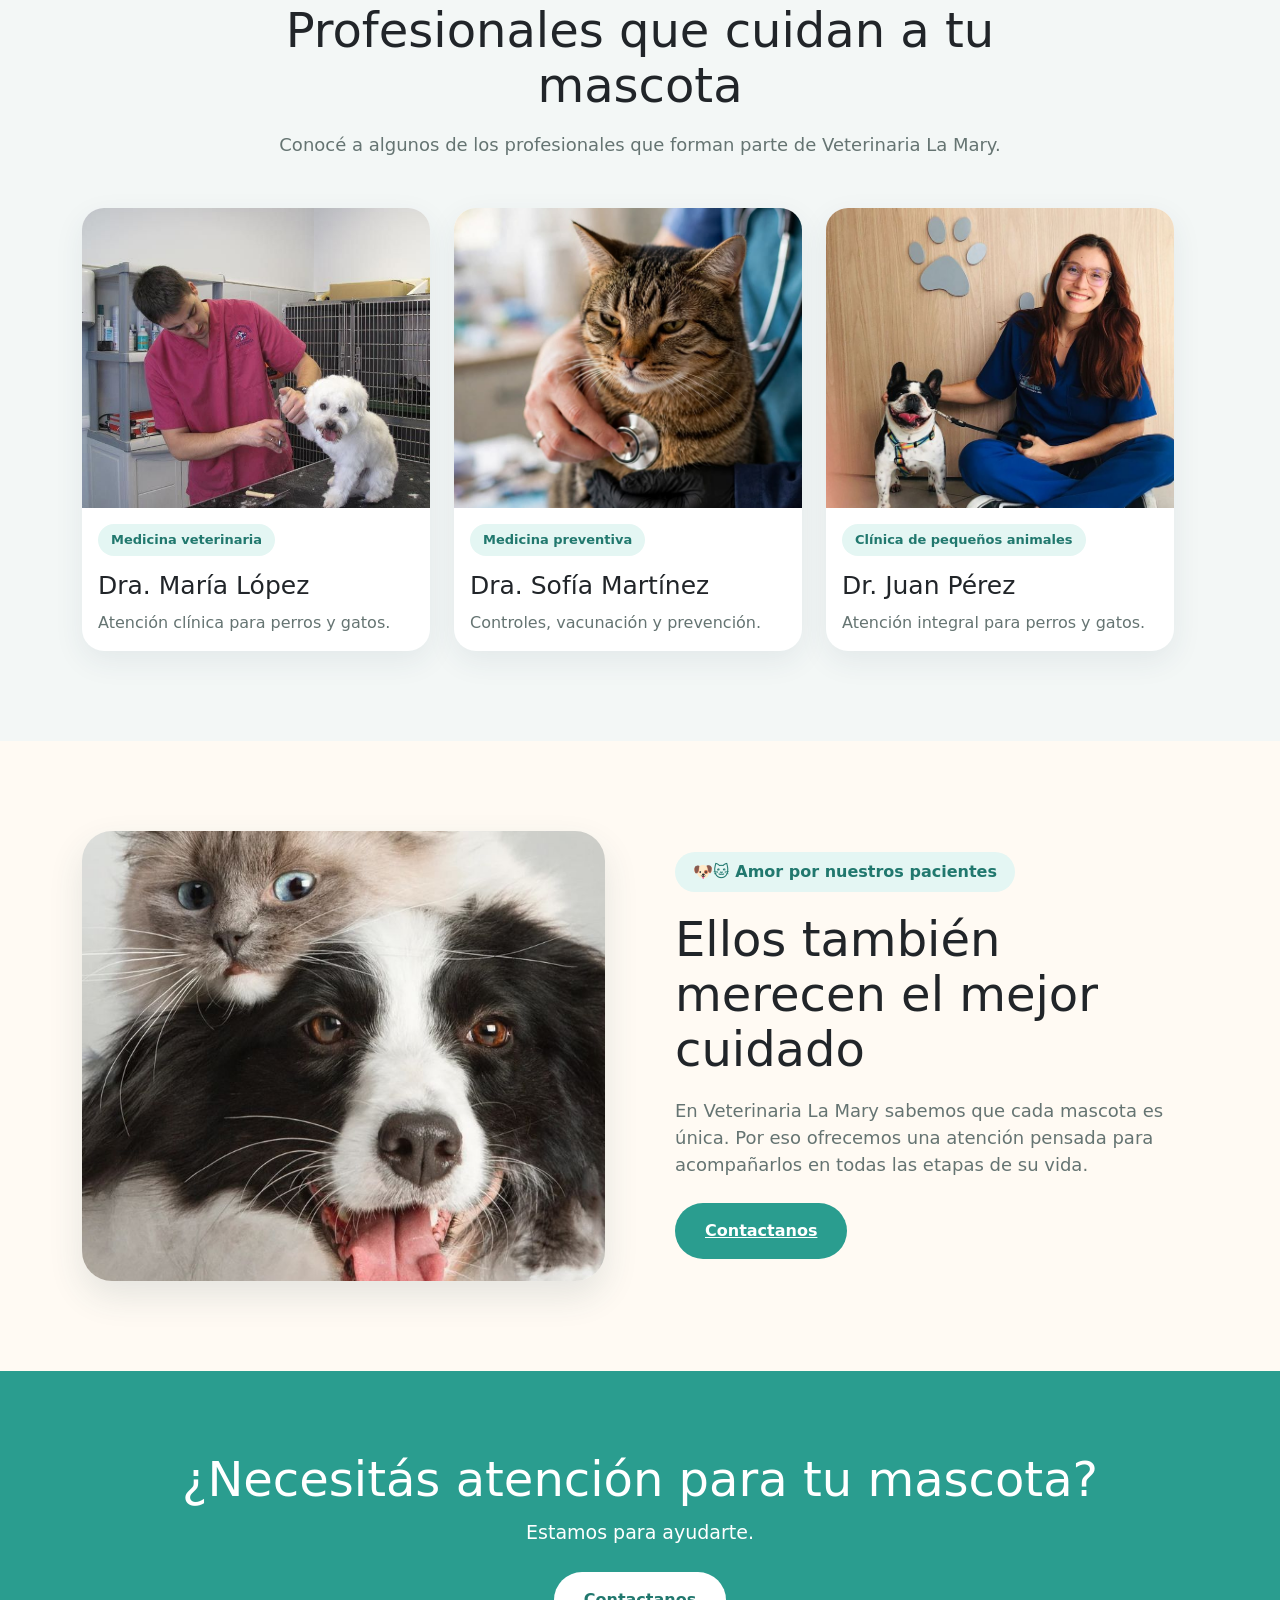
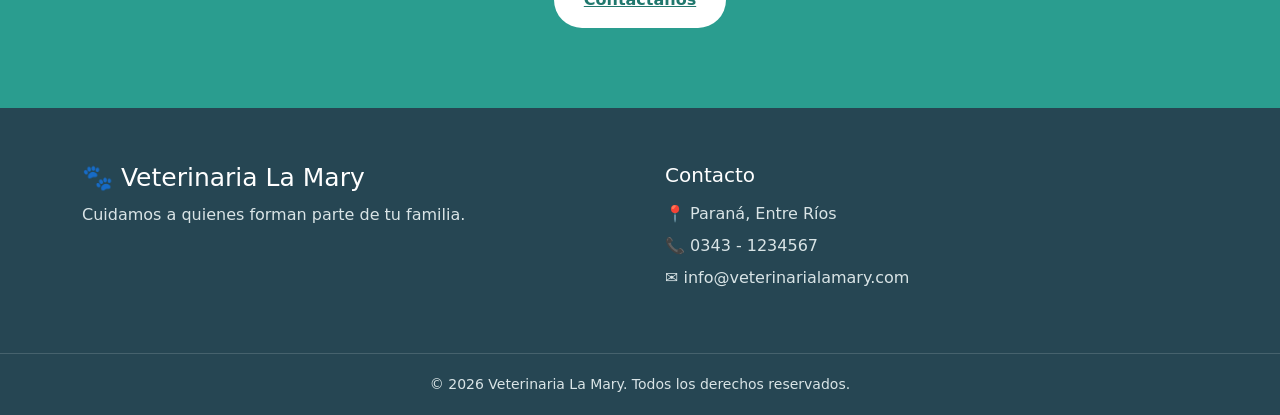
==== commit 85b8f618: "Add admin link and update HTML structure" ====
--- a/index.html
+++ b/index.html
@@ -17,12 +17,13 @@
     >
 </head>
 
-<body>00
+<body>
 
     <!-- ENCABEZADO -->
     <header class="header">
 
         <nav class="navbar navbar-expand-lg">
+
             <div class="container contenedor nav">
 
                 <!-- LOGO -->
@@ -69,11 +70,19 @@
                             Contacto
                         </a>
 
+                        <a
+                            href="admin.html"
+                            class="nav-link"
+                        >
+                            Administración
+                        </a>
+
                     </nav>
 
                 </div>
 
             </div>
+
         </nav>
 
     </header>
@@ -233,8 +242,7 @@
 
 
                 <!-- GRID DE BOOTSTRAP -->
-                <div class="profesionales-grid row g-4 justify-content-center"></div>
-
+                <div class="profesionales-grid row g-4 justify-content-center">
 
                     <!-- PROFESIONAL 1 -->
                     <article class="profesional col-12 col-sm-6 col-lg-4">
@@ -333,7 +341,6 @@
                         </div>
 
                     </article>
-
 
                 </div>
 
@@ -472,8 +479,9 @@
     <script
         src="https://cdn.jsdelivr.net/npm/bootstrap@5.3.3/dist/js/bootstrap.bundle.min.js">
     </script>
+
     <script src="js/app.js"></script>
 
 </body>
 
-</html>+</html>
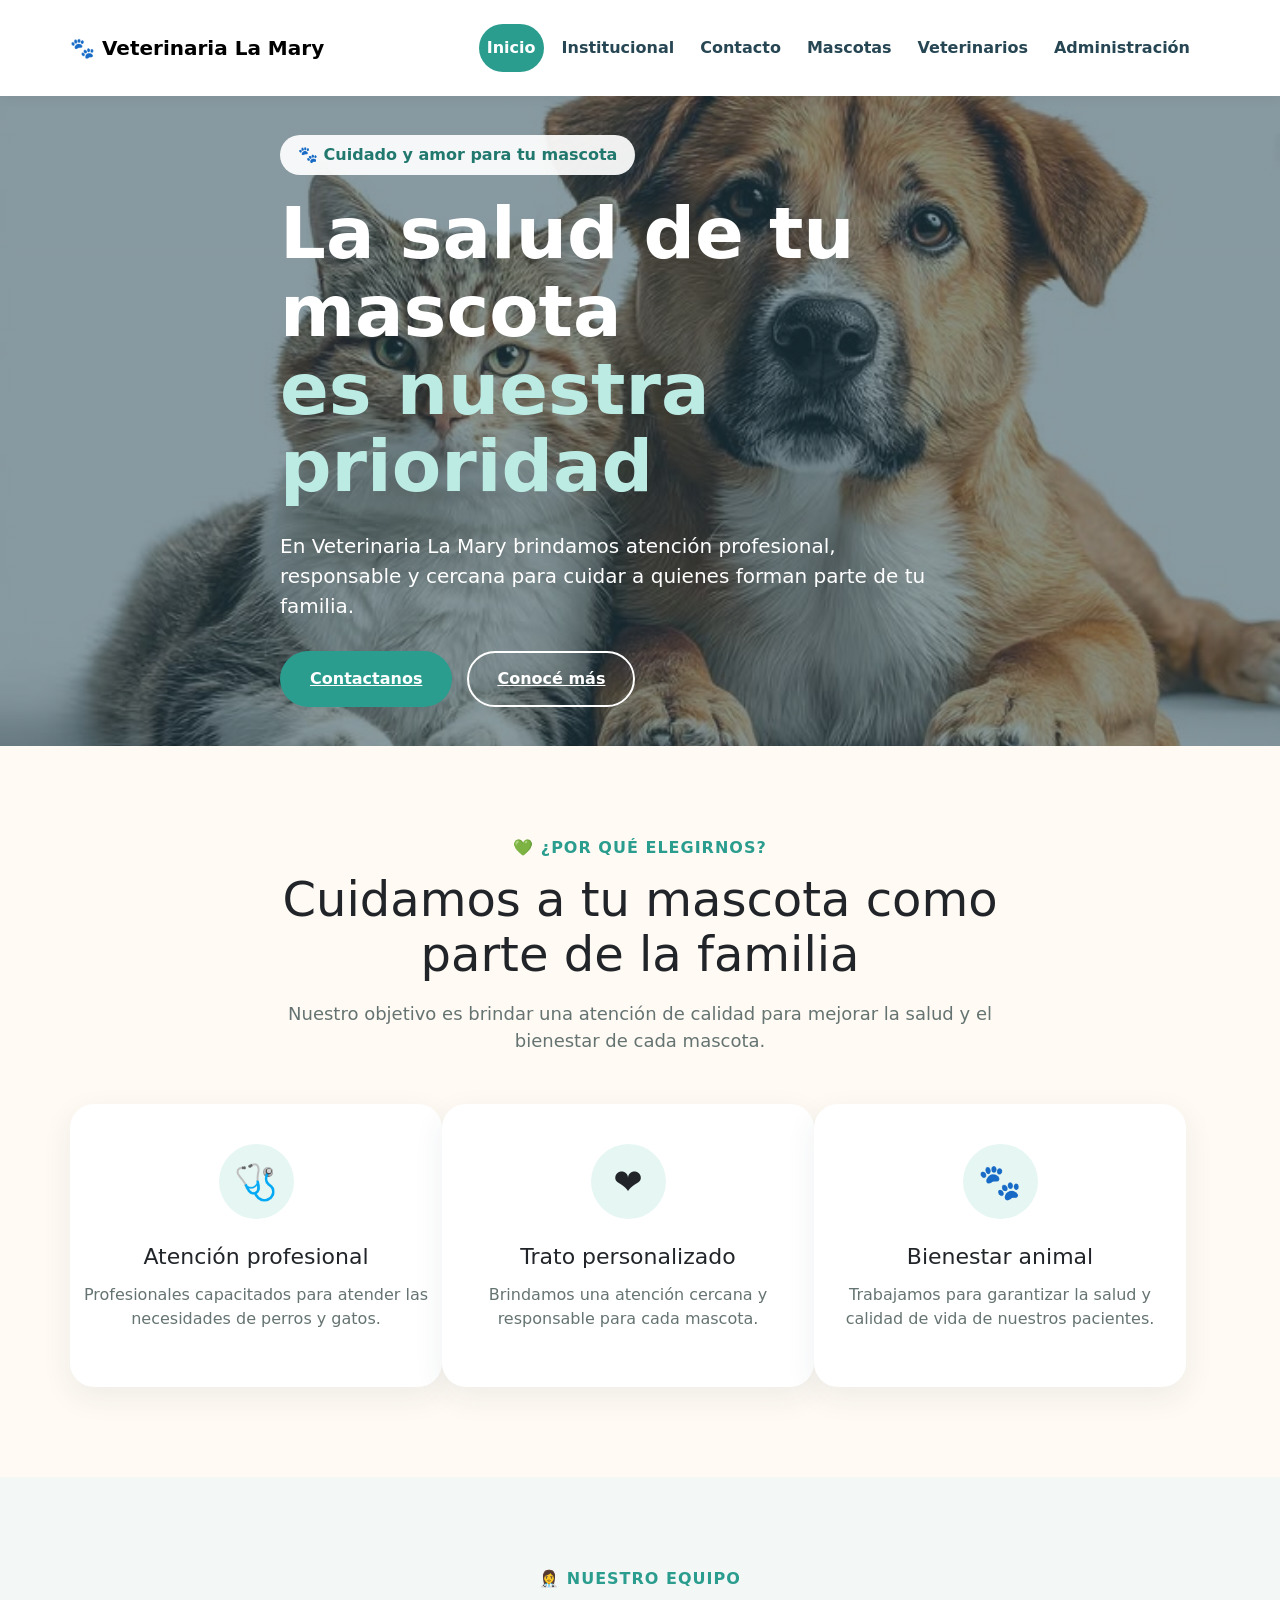
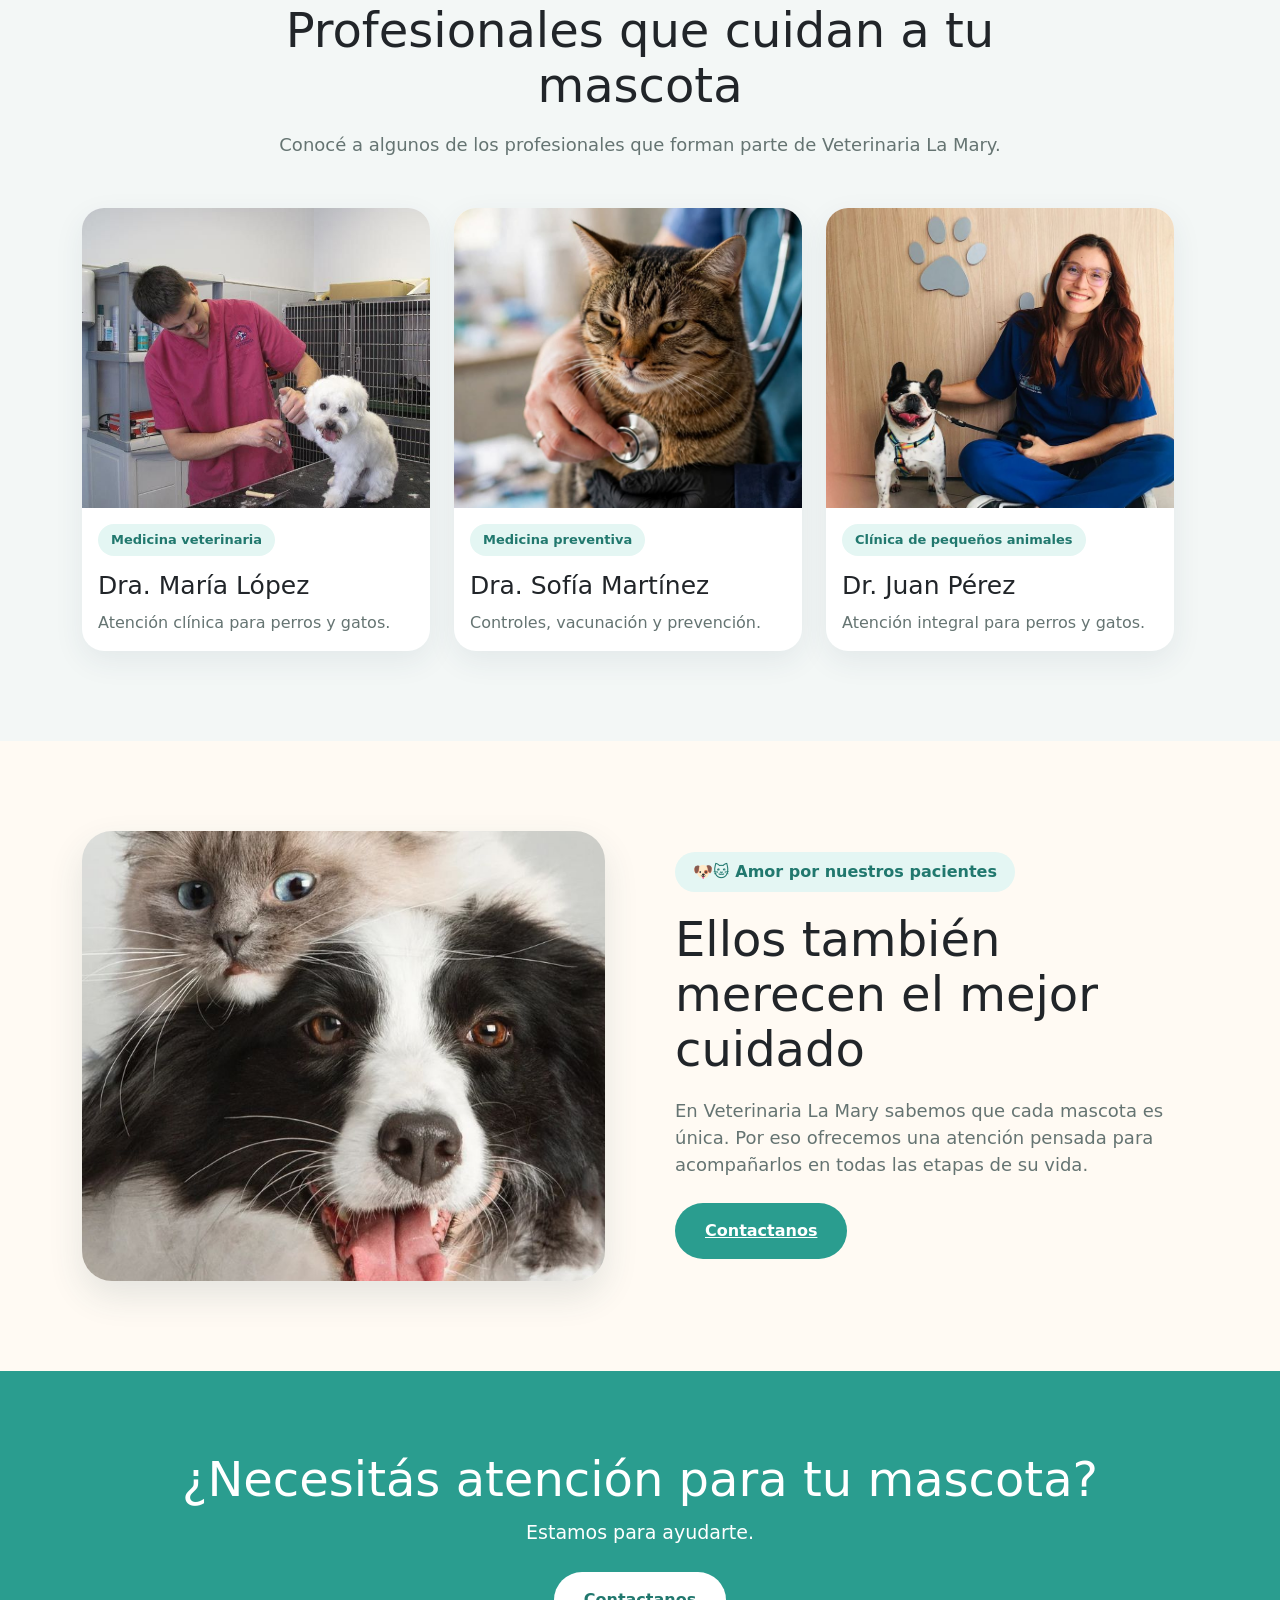
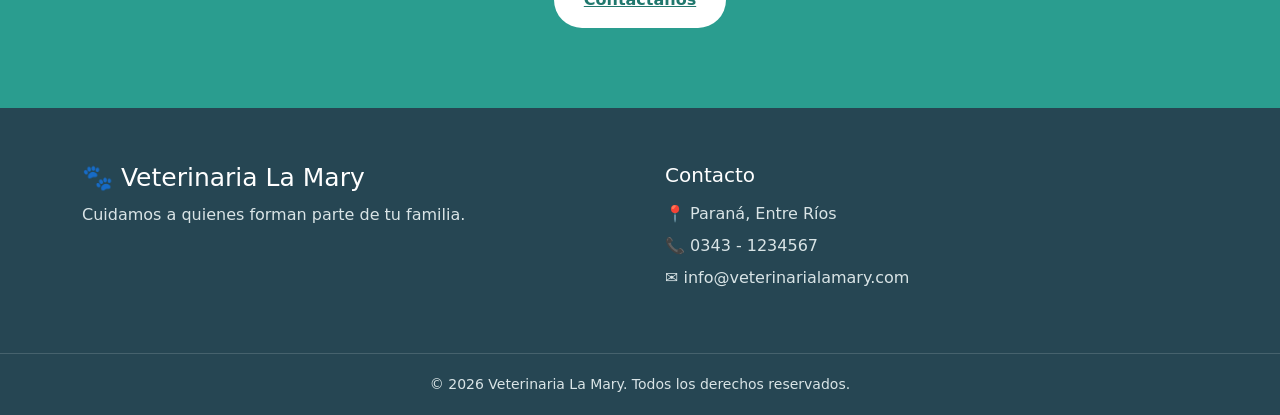
==== commit 45a0e6d5: "Refactor navigation links in index.html" ====
--- a/index.html
+++ b/index.html
@@ -63,19 +63,21 @@
                             Institucional
                         </a>
 
-                        <a
-                            href="contacto.html"
-                            class="nav-link"
-                        >
-                            Contacto
-                        </a>
-
-                        <a
-                            href="admin.html"
-                            class="nav-link"
-                        >
-                            Administración
-                        </a>
+                       <a href="contacto.html" class="nav-link">
+    Contacto
+</a>
+
+<a href="mascotas.html" class="nav-link">
+    Mascotas
+</a>
+
+<a href="veterinarios.html" class="nav-link">
+    Veterinarios
+</a>
+
+<a href="admin.html" class="nav-link">
+    Administración
+</a>
 
                     </nav>
 
--- a/style.css
+++ b/style.css
@@ -881,4 +881,111 @@
         padding: 30px 22px;
     }
 
-}+}
+
+
+/* =========================================
+   NAVBAR BOOTSTRAP - ADMINISTRACIÓN
+========================================= */
+
+/* Fondo blanco igual al navbar de Contacto */
+
+.pagina-contacto > .navbar {
+    background-color: var(--blanco);
+    min-height: 80px;
+    box-shadow: 0 2px 12px rgba(0, 0, 0, 0.06);
+    position: sticky;
+    top: 0;
+    z-index: 1000;
+}
+
+
+/* Nombre Veterinaria La Mary */
+
+.pagina-contacto > .navbar .navbar-brand {
+    color: var(--azul) !important;
+    font-size: 28px;
+    font-weight: 800;
+    transition: 0.3s ease;
+}
+
+.pagina-contacto > .navbar .navbar-brand:hover {
+    color: var(--verde) !important;
+}
+
+
+/* Links del menú */
+
+.pagina-contacto > .navbar .nav-link {
+    color: var(--azul) !important;
+    font-weight: 700;
+    padding: 12px 20px !important;
+    border-radius: 30px;
+    margin-left: 4px;
+    transition: 0.3s ease;
+}
+
+
+/* Efecto al pasar el mouse */
+
+.pagina-contacto > .navbar .nav-link:hover {
+    color: var(--verde) !important;
+    background-color: #eaf7f5;
+}
+
+
+/* Página activa */
+
+.pagina-contacto > .navbar .nav-link.active {
+    background-color: var(--verde) !important;
+    color: var(--blanco) !important;
+}
+
+
+/* Botón hamburguesa */
+
+.pagina-contacto > .navbar .navbar-toggler {
+    border: 2px solid var(--azul);
+    padding: 7px 10px;
+}
+
+.pagina-contacto > .navbar .navbar-toggler:focus {
+    box-shadow: 0 0 0 3px rgba(42, 157, 143, 0.20);
+}
+
+
+/* Icono hamburguesa */
+
+.pagina-contacto > .navbar .navbar-toggler-icon {
+    background-image: url("data:image/svg+xml,%3csvg xmlns='http://www.w3.org/2000/svg' viewBox='0 0 30 30'%3e%3cpath stroke='%23264653' stroke-linecap='round' stroke-miterlimit='10' stroke-width='2' d='M4 7h22M4 15h22M4 23h22'/%3e%3c/svg%3e");
+}
+
+
+/* =========================================
+   NAVBAR BOOTSTRAP - RESPONSIVE
+========================================= */
+
+@media (max-width: 991.98px) {
+
+    .pagina-contacto > .navbar .navbar-collapse {
+        background-color: var(--blanco);
+        padding: 15px 0;
+        margin-top: 10px;
+        border-radius: 15px;
+    }
+
+    .pagina-contacto > .navbar .nav-link {
+        margin: 4px 10px;
+        text-align: center;
+    }
+
+}
+
+
+@media (max-width: 700px) {
+
+    .pagina-contacto > .navbar .navbar-brand {
+        font-size: 23px;
+    }
+
+}
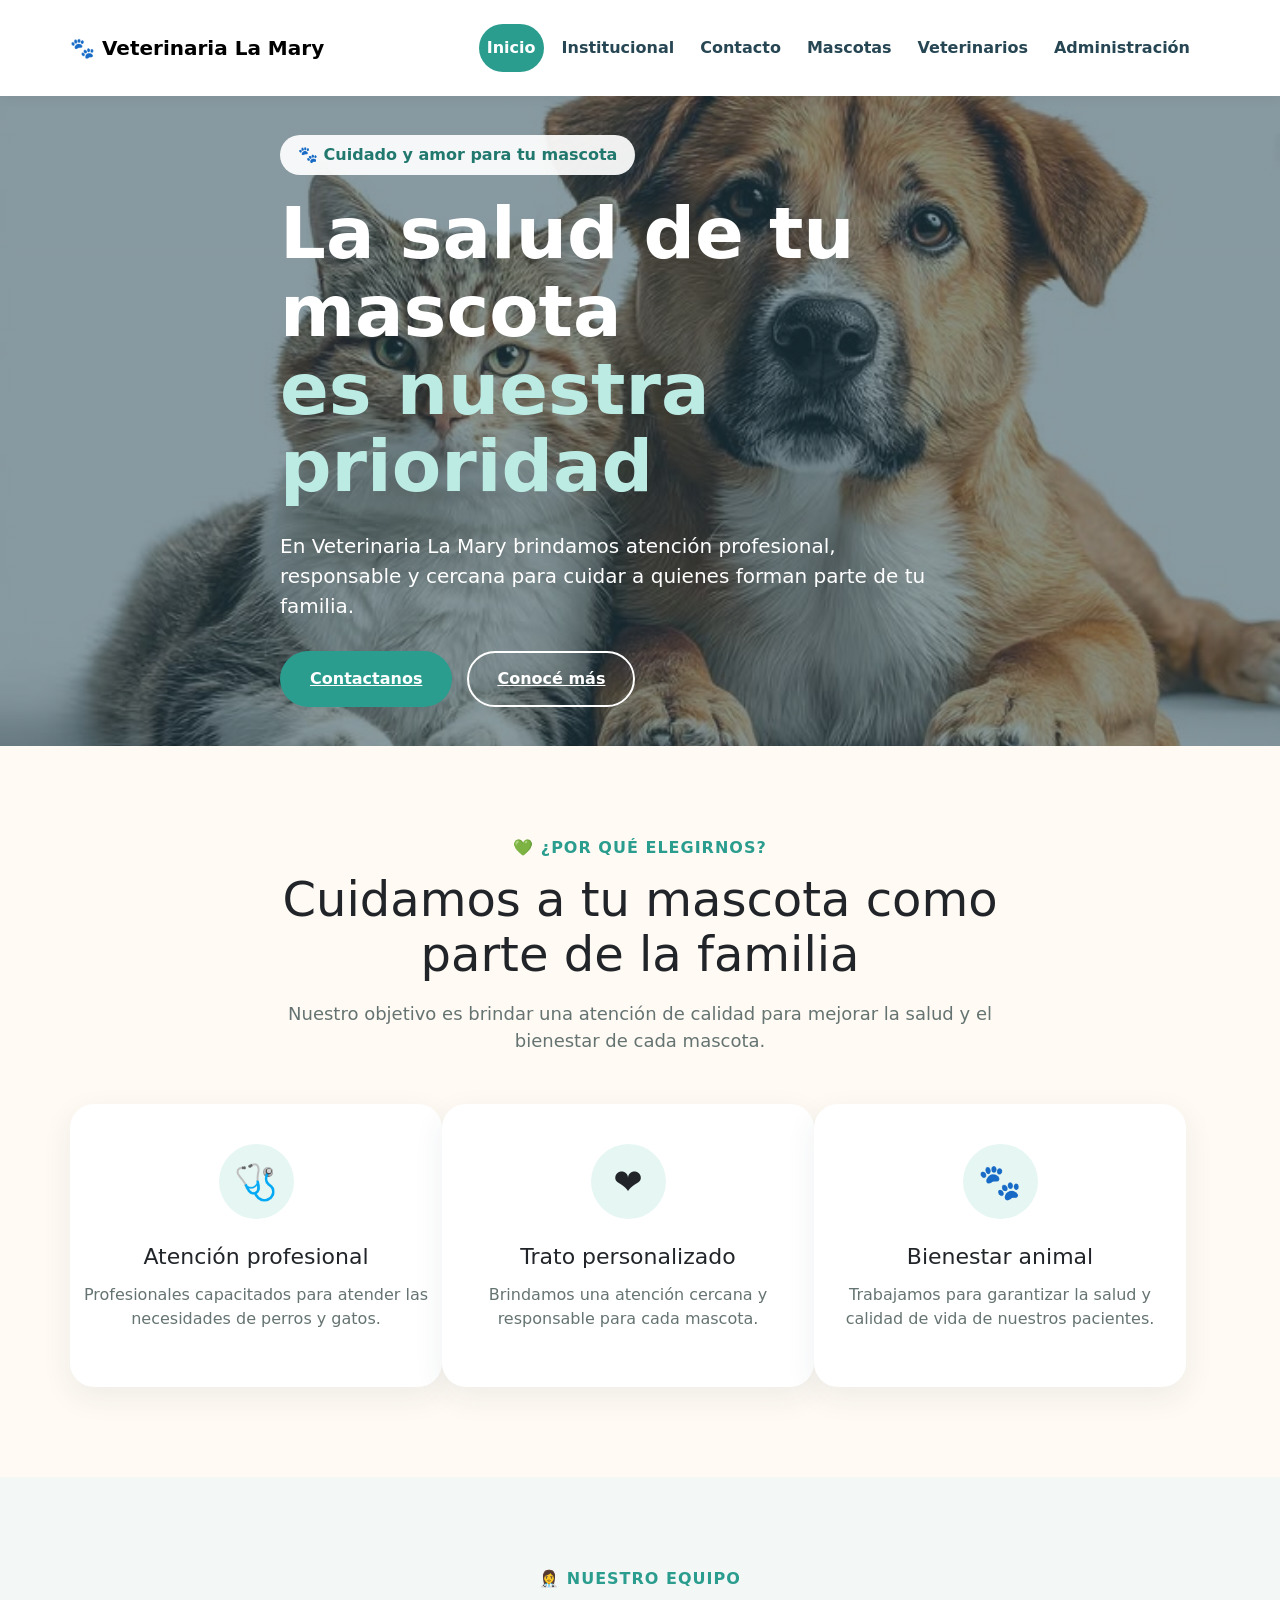
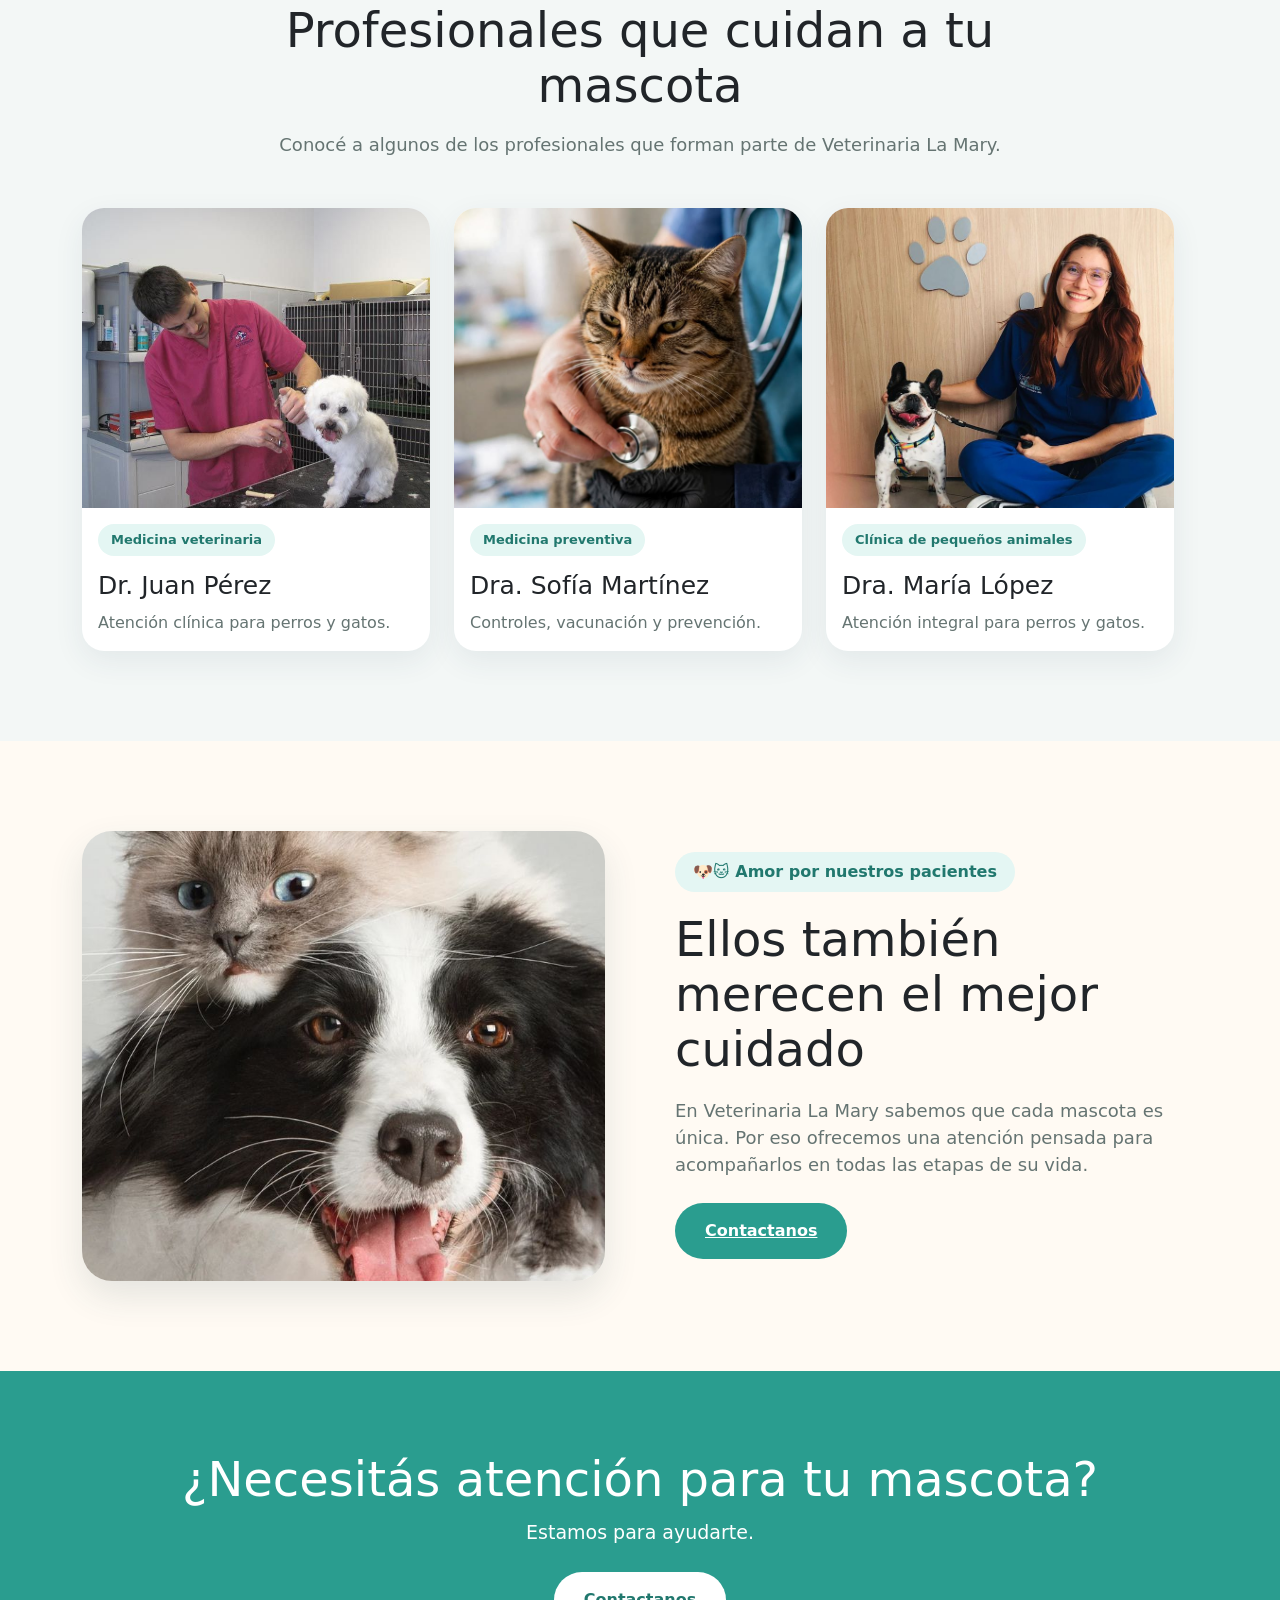
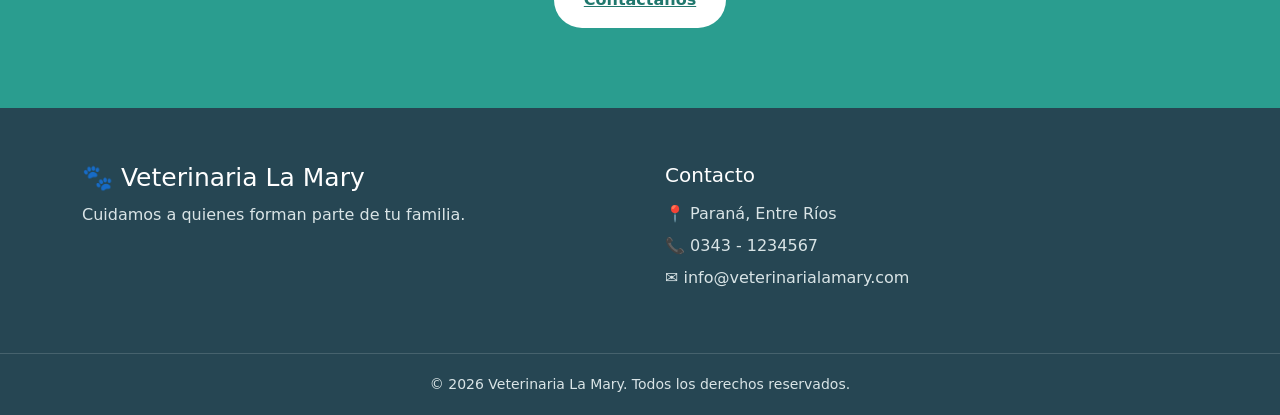
==== commit b0be36b7: "Update index.html" ====
--- a/index.html
+++ b/index.html
@@ -265,7 +265,7 @@
                                 </span>
 
                                 <h3 class="card-title">
-                                    Dra. María López
+                                    Dr. Juan Pérez
                                 </h3>
 
                                 <p class="card-text">
@@ -331,7 +331,7 @@
                                 </span>
 
                                 <h3 class="card-title">
-                                    Dr. Juan Pérez
+                                    Dra. María López
                                 </h3>
 
                                 <p class="card-text">
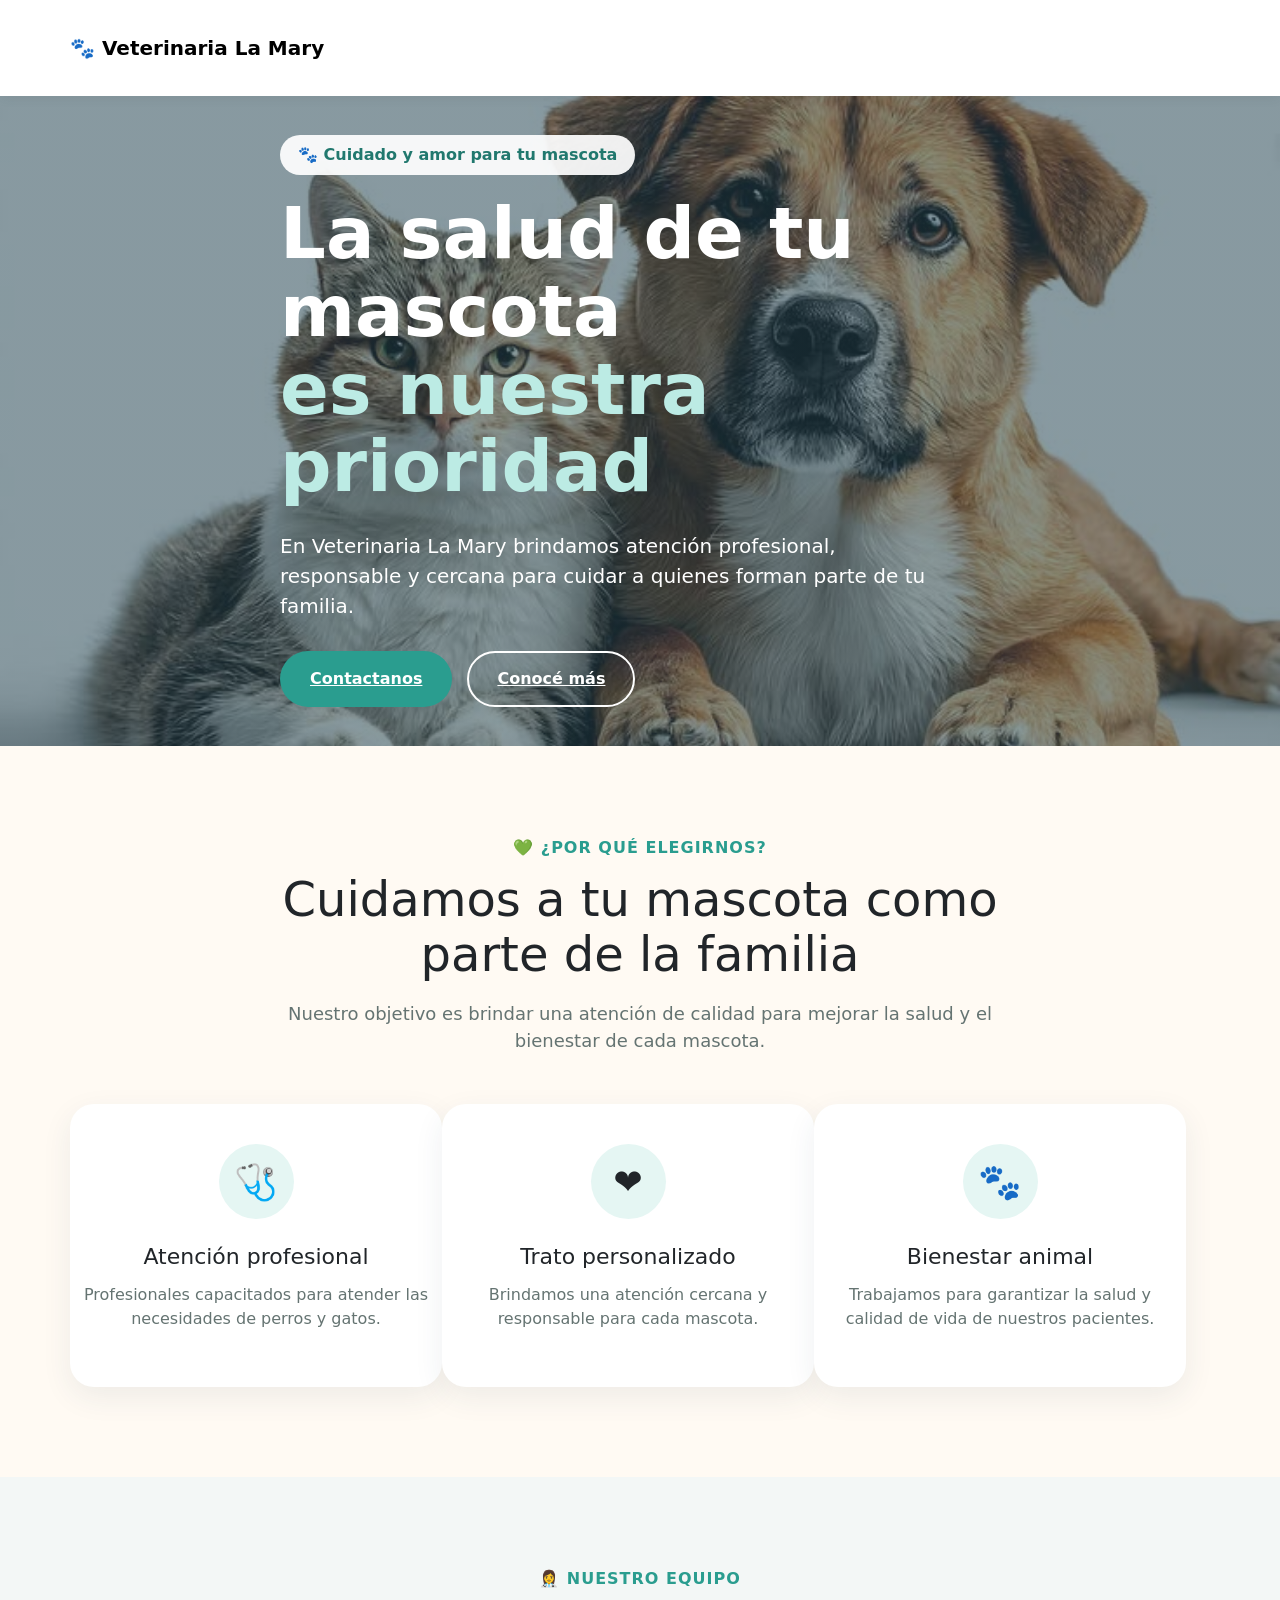
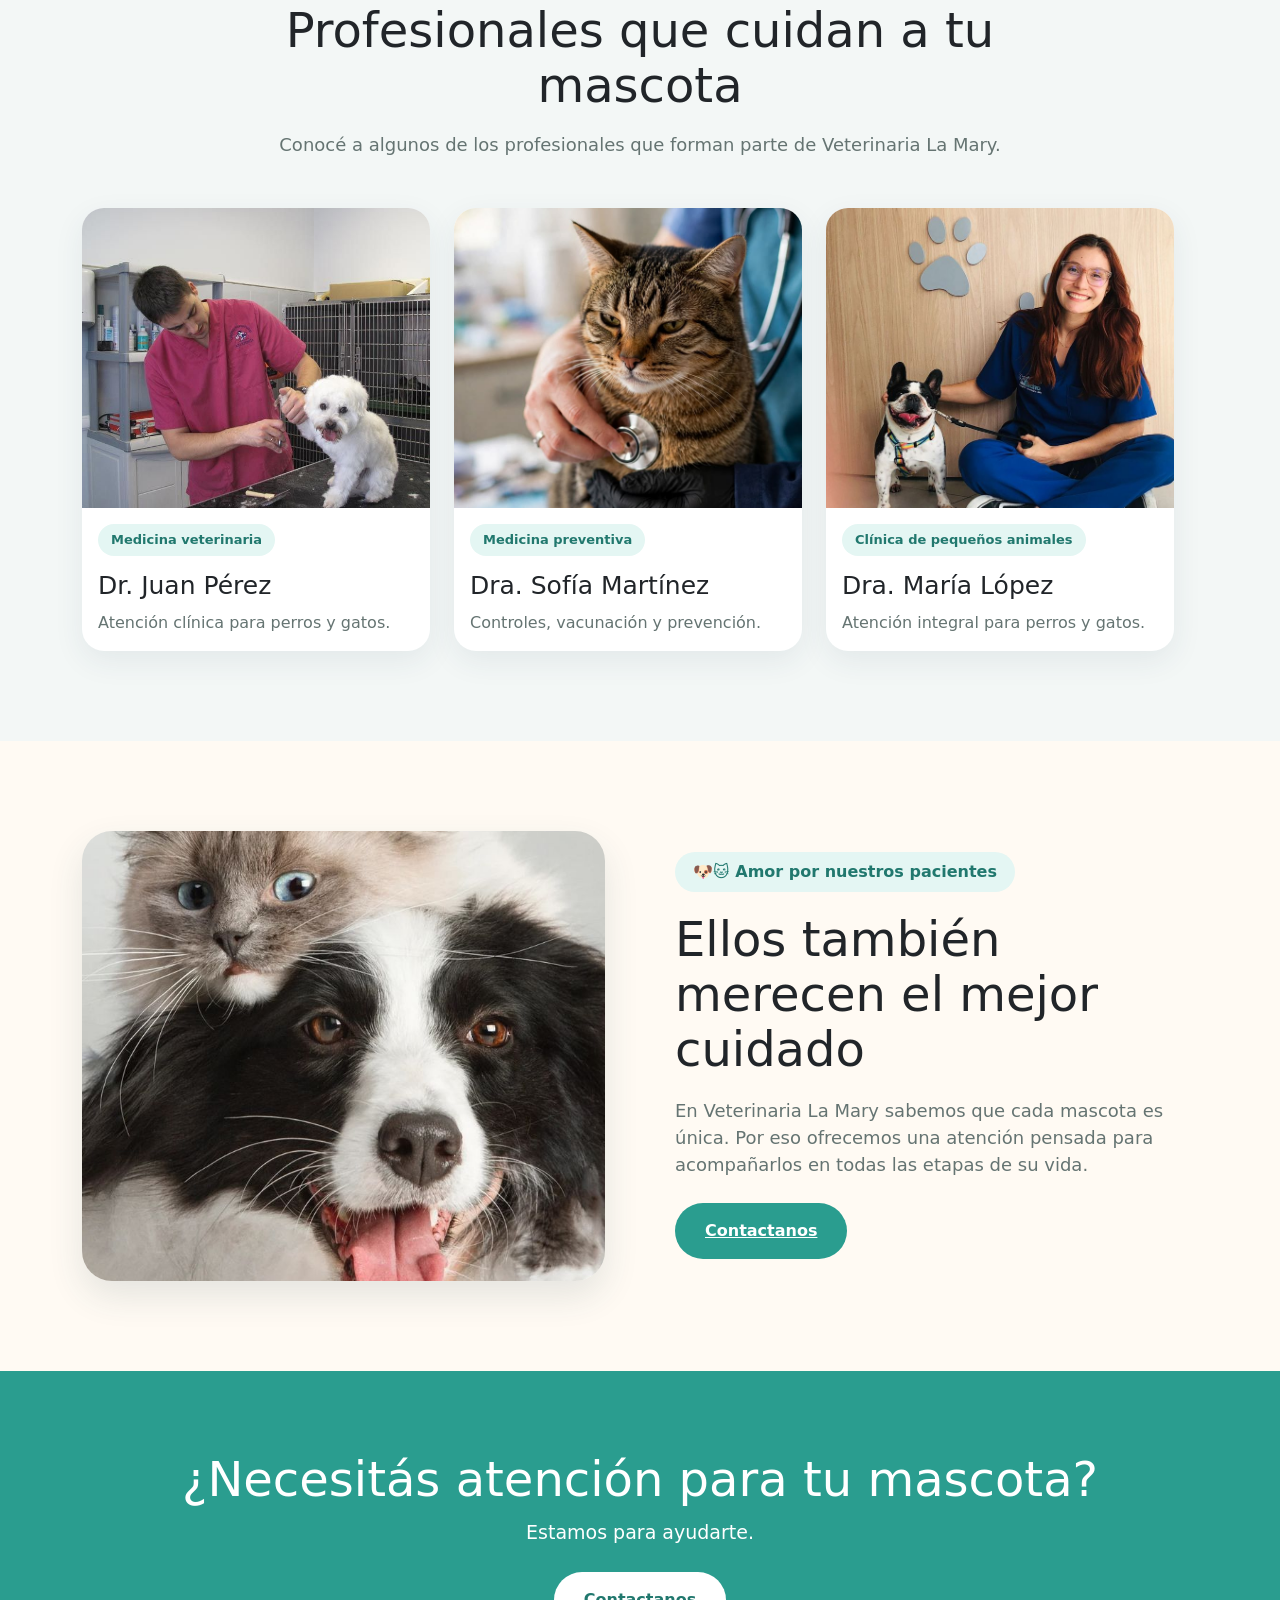
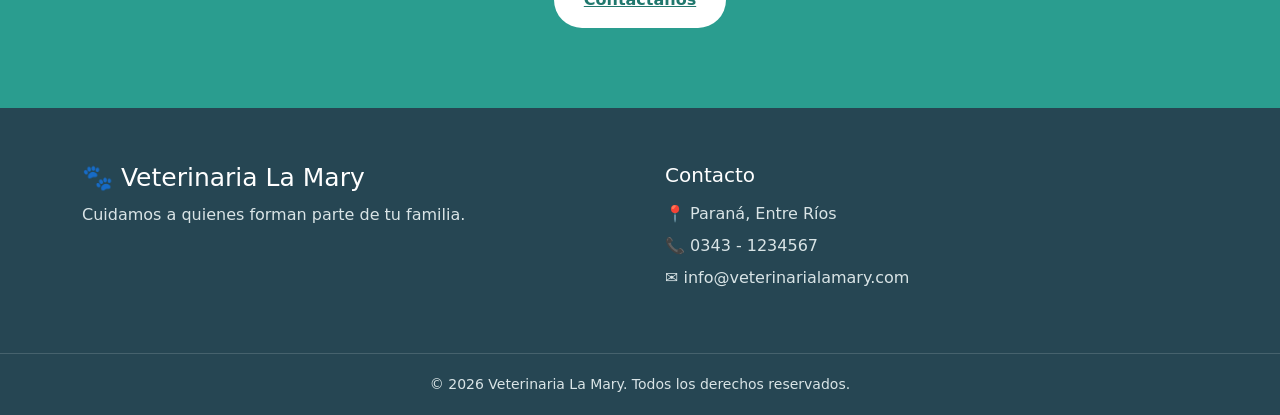
==== commit c02cce94: "Add session control comment and auth script" ====
--- a/index.html
+++ b/index.html
@@ -2,6 +2,8 @@
 <html lang="es">
 
 <head>
+    <!-- CONTROL DE SESIÓN -->
+<script src="js/auth.js" defer></script>
     <meta charset="UTF-8">
     <meta name="viewport" content="width=device-width, initial-scale=1.0">
 
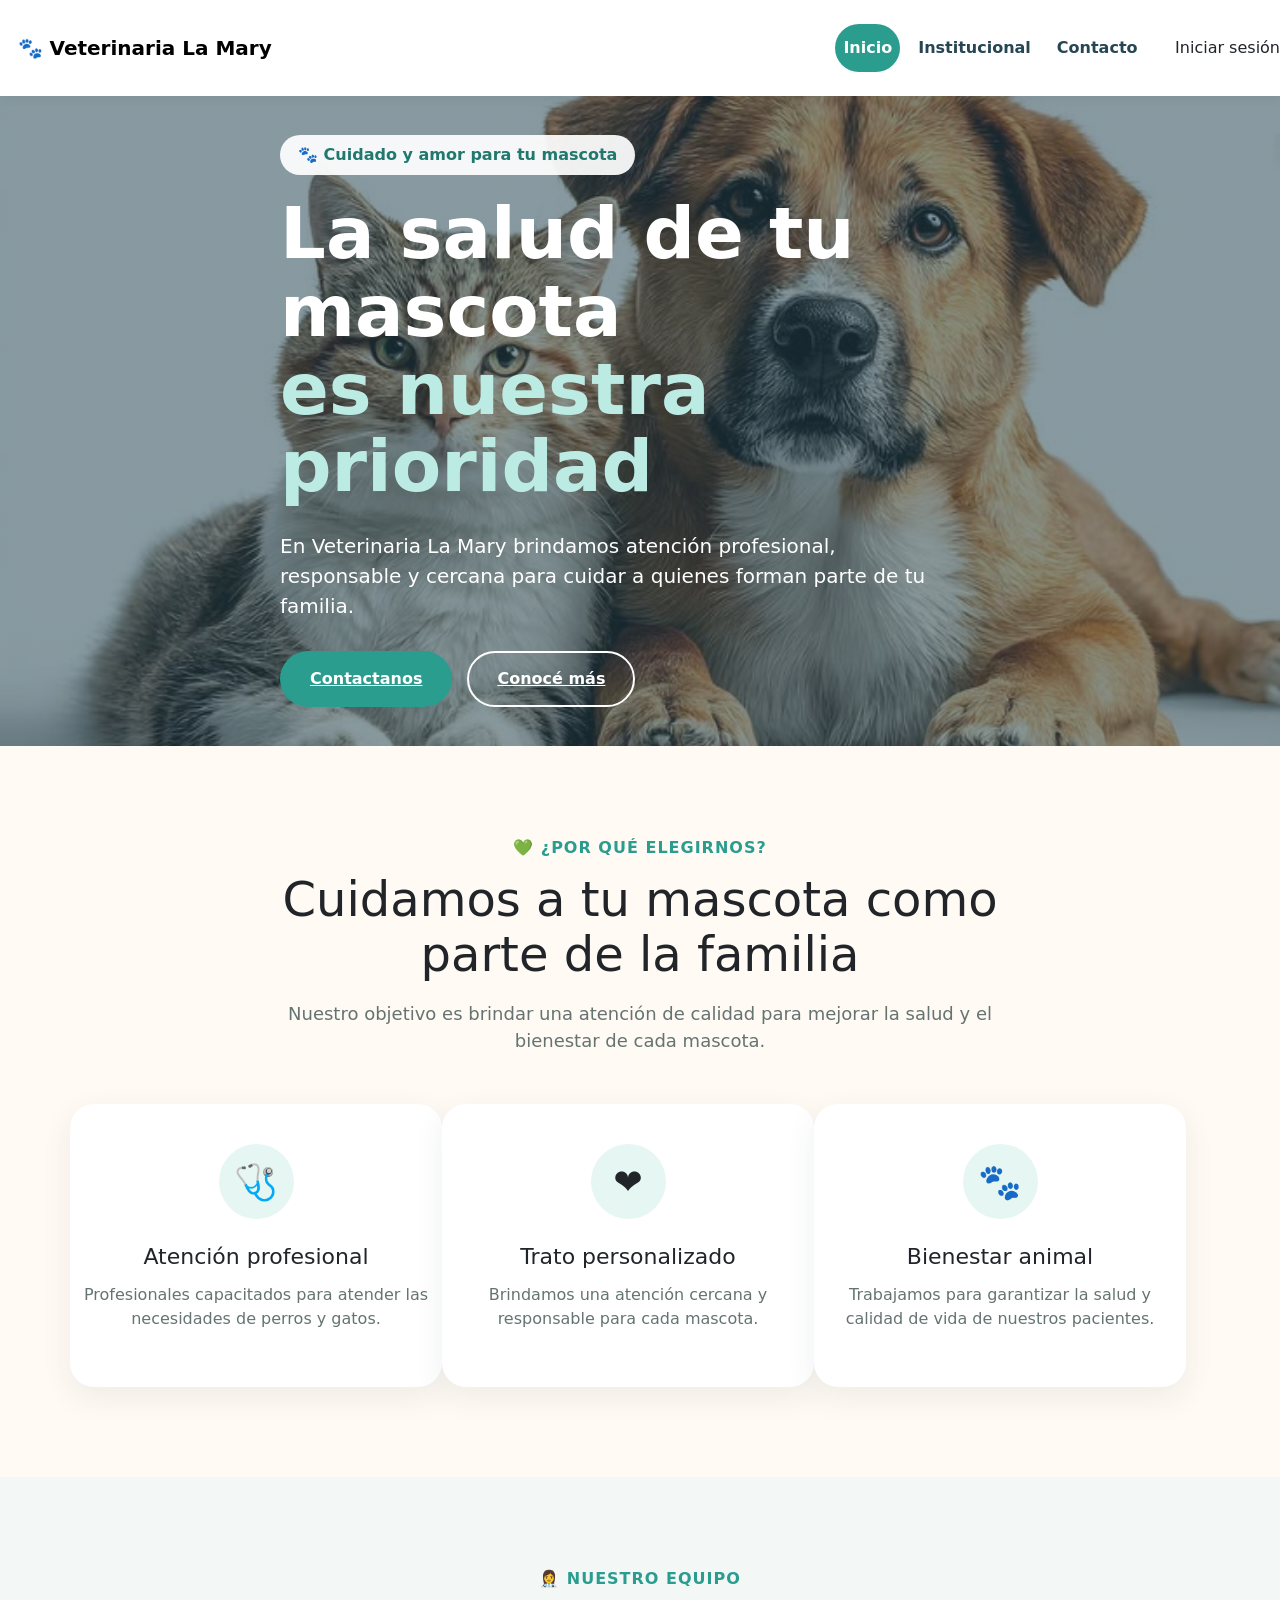
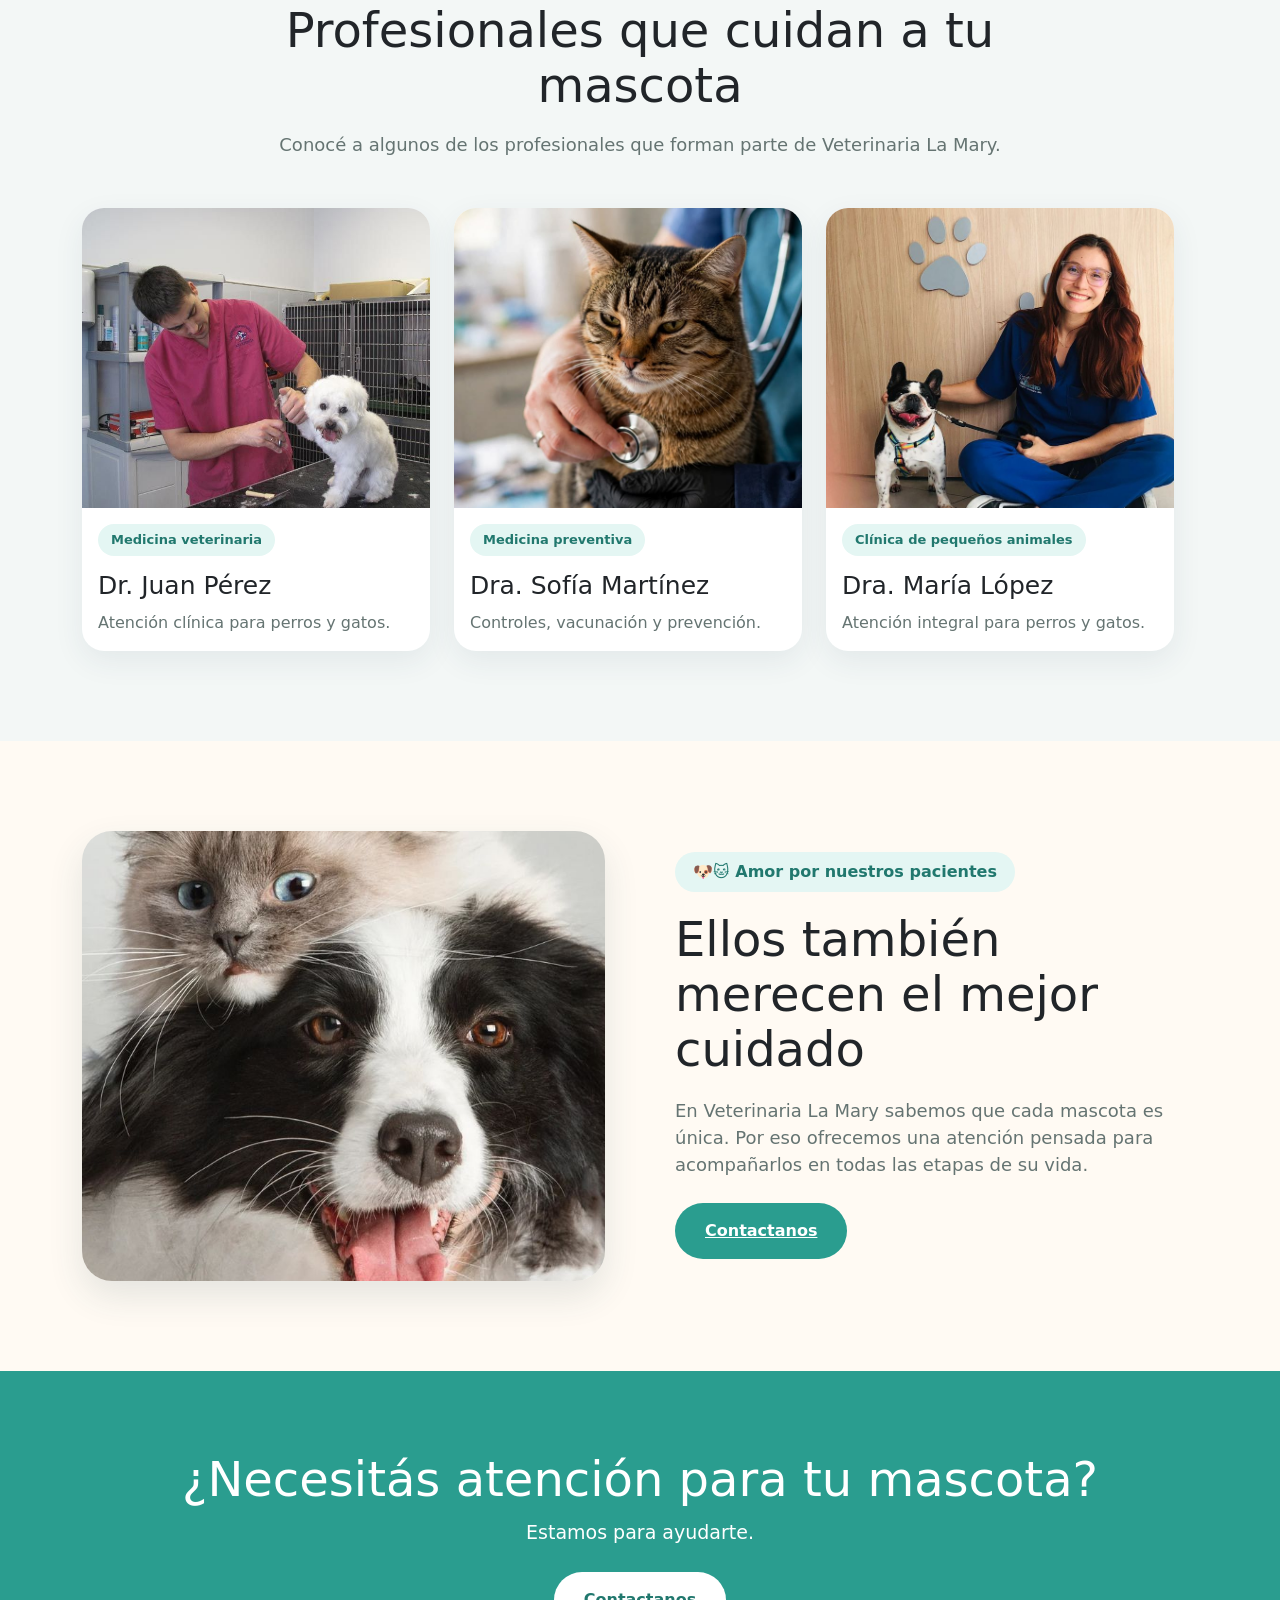
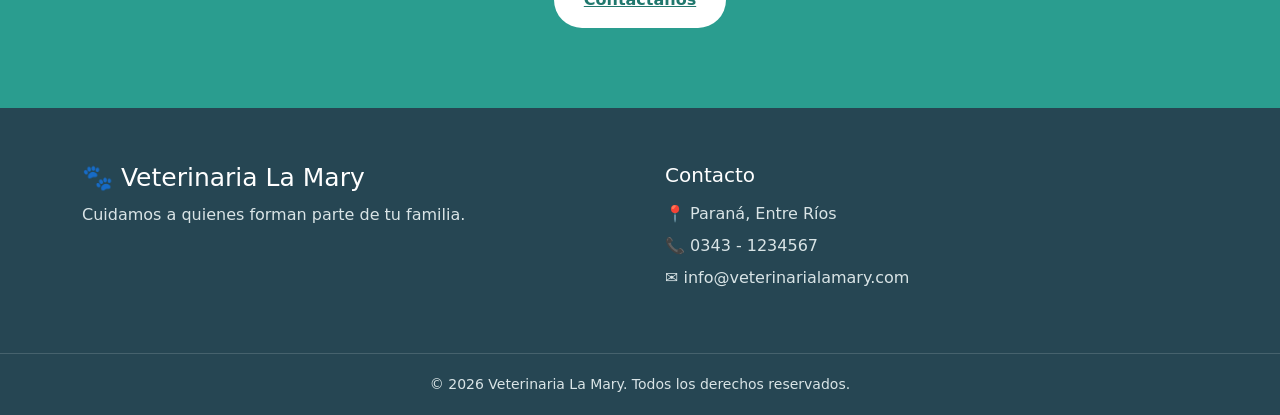
==== commit af9fef6c: "Refactor HTML for better readability and structure" ====
--- a/index.html
+++ b/index.html
@@ -3,7 +3,8 @@
 
 <head>
     <!-- CONTROL DE SESIÓN -->
-<script src="js/auth.js" defer></script>
+    <script src="js/auth.js" defer></script>
+
     <meta charset="UTF-8">
     <meta name="viewport" content="width=device-width, initial-scale=1.0">
 
@@ -65,21 +66,36 @@
                             Institucional
                         </a>
 
-                       <a href="contacto.html" class="nav-link">
-    Contacto
-</a>
-
-<a href="mascotas.html" class="nav-link">
-    Mascotas
-</a>
-
-<a href="veterinarios.html" class="nav-link">
-    Veterinarios
-</a>
-
-<a href="admin.html" class="nav-link">
-    Administración
-</a>
+                        <a
+                            href="contacto.html"
+                            class="nav-link"
+                        >
+                            Contacto
+                        </a>
+
+                        <a
+                            href="mascotas.html"
+                            class="nav-link"
+                            data-admin-link
+                        >
+                            Mascotas
+                        </a>
+
+                        <a
+                            href="veterinarios.html"
+                            class="nav-link"
+                            data-admin-link
+                        >
+                            Veterinarios
+                        </a>
+
+                        <a
+                            href="admin.html"
+                            class="nav-link"
+                            data-admin-link
+                        >
+                            Administración
+                        </a>
 
                     </nav>
 
